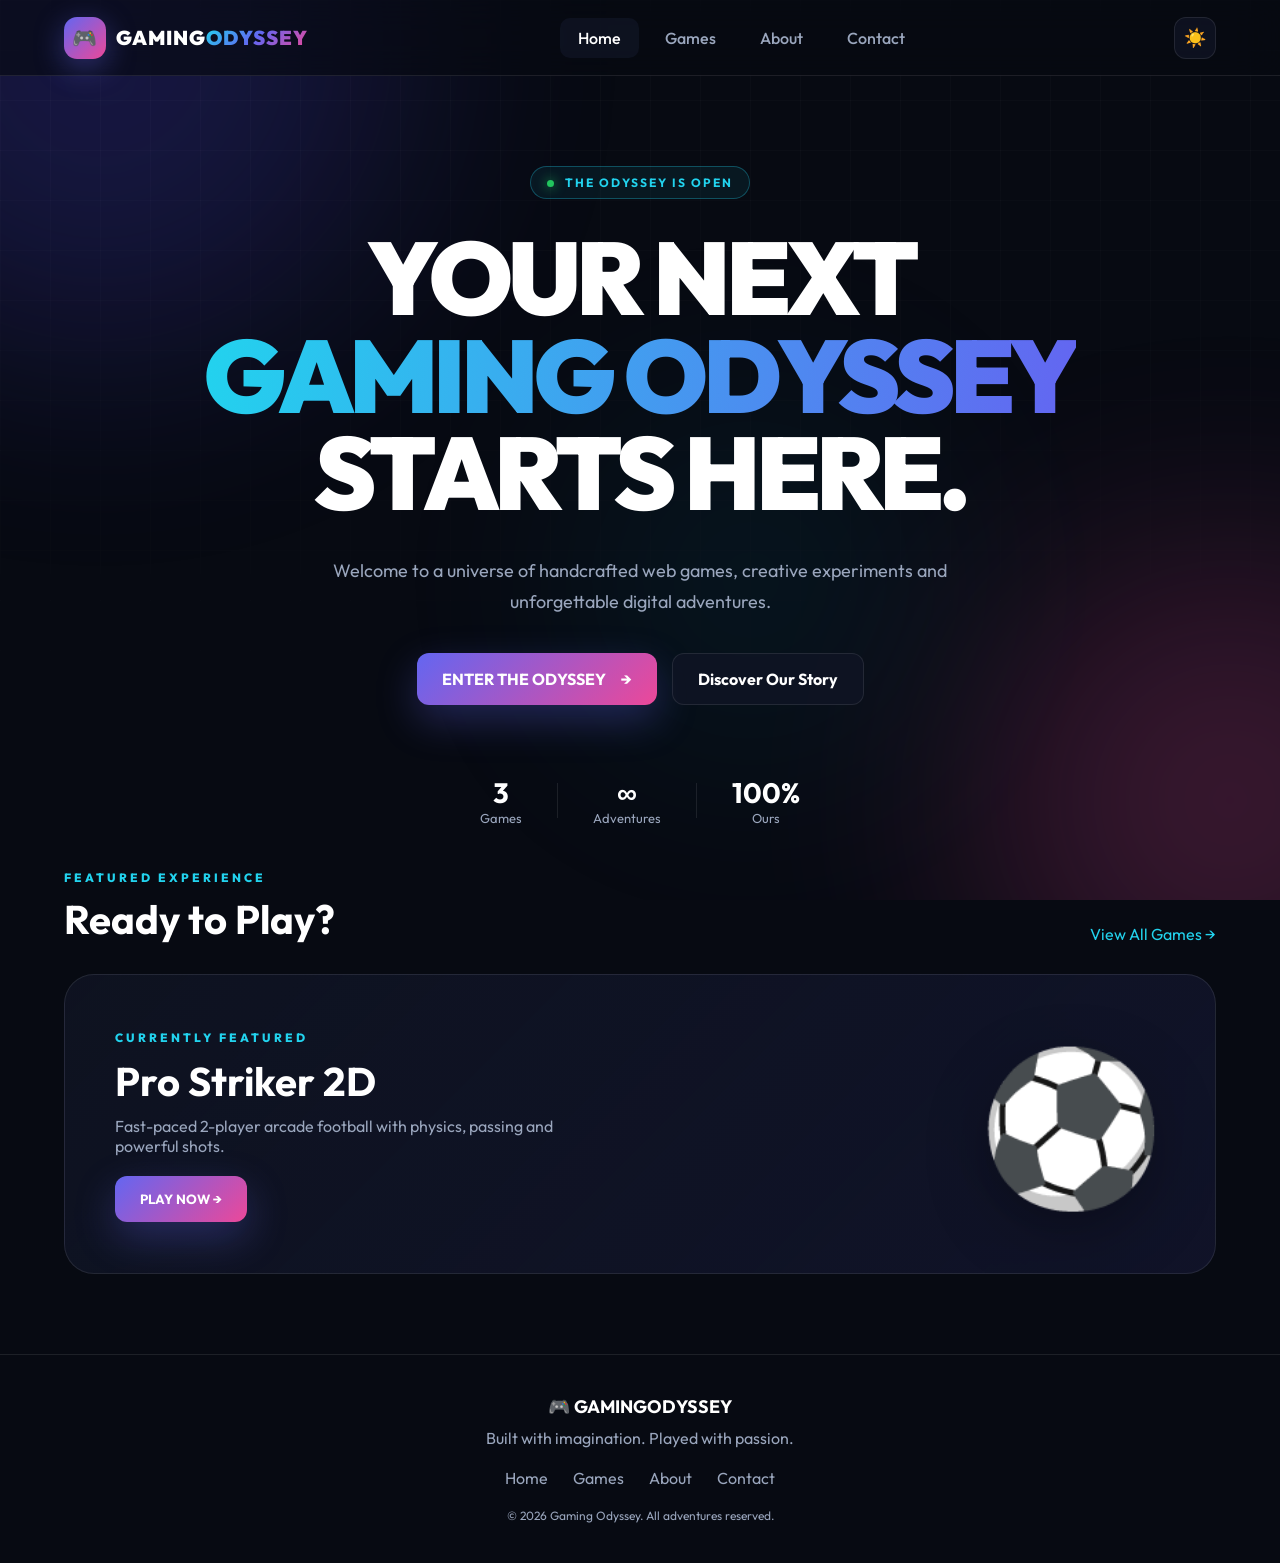
==== index.html @ d829f283 "Add files via upload" ====
<!DOCTYPE html>
<html lang="en" data-theme="dark">
<head>
    <meta charset="UTF-8">
    <meta
        name="viewport"
        content="width=device-width, initial-scale=1.0"
    >
    <meta
        name="description"
        content="Gaming Odyssey — a collection of handcrafted web games built for players who love to explore."
    >
    <meta
        name="theme-color"
        content="#080b14"
    >
    <title>Gaming Odyssey | Enter the Game</title>
    <!-- FAVICON -->
    <link
        rel="icon"
        type="image/svg+xml"
        href="assets/favicon.svg"
    >
    <!-- FONT -->
    <link
        rel="preconnect"
        href="https://fonts.googleapis.com"
    >
    <link
        rel="preconnect"
        href="https://fonts.gstatic.com"
        crossorigin
    >
    <link
        href="https://fonts.googleapis.com/css2?family=Outfit:wght@300;400;500;600;700;800;900&display=swap"
        rel="stylesheet"
    >
    <!-- CSS -->
    <link
        rel="stylesheet"
        href="css/main.css"
    >
</head>
<body>
<!-- =====================================================
     AMBIENT BACKGROUND
===================================================== -->
<div class="ambient-background">
    <div class="ambient-orb orb-one"></div>
    <div class="ambient-orb orb-two"></div>
    <div class="ambient-orb orb-three"></div>
    <div class="grid-overlay"></div>
</div>
<!-- =====================================================
     NAVIGATION
===================================================== -->
<header class="site-header">
    <a
        href="#home"
        class="brand"
    >
        <div class="brand-icon">
            🎮
        </div>
        <div class="brand-text">
            GAMING<span>ODYSSEY</span>
        </div>
    </a>
    <nav
        class="desktop-nav"
        id="desktopNav"
    >
        <a
            href="#home"
            data-page="home"
        >
            Home
        </a>
        <a
            href="#games"
            data-page="games"
        >
            Games
        </a>
        <a
            href="#about"
            data-page="about"
        >
            About
        </a>
        <a
            href="#contact"
            data-page="contact"
        >
            Contact
        </a>
    </nav>
    <div class="header-actions">
        <button
            class="theme-button"
            id="themeToggle"
            aria-label="Toggle theme"
            aria-pressed="false"
        >
            <span id="themeIcon">
                ☀️
            </span>
        </button>
        <button
            class="mobile-menu-button"
            id="mobileMenuButton"
            aria-label="Open menu"
            aria-controls="mobileNav"
            aria-expanded="false"
        >
            ☰
        </button>
    </div>
</header>
<!-- =====================================================
     MOBILE NAVIGATION
===================================================== -->
<div
    class="mobile-nav"
    id="mobileNav"
>
    <a href="#home" data-page="home">
        🏠 Home
    </a>
    <a href="#games" data-page="games">
        🎮 Games
    </a>
    <a href="#about" data-page="about">
        🌌 About
    </a>
    <a href="#contact" data-page="contact">
        📩 Contact
    </a>
</div>
<!-- =====================================================
     MAIN APPLICATION
===================================================== -->
<main id="app">
<!-- =====================================================
     HOME PAGE
===================================================== -->
<section
    class="page"
    id="homePage"
    data-page-section="home"
>
    <div class="hero">
        <div class="hero-badge">
            <span class="status-dot"></span>
            THE ODYSSEY IS OPEN
        </div>
        <h1 class="hero-title">
            YOUR NEXT
            <span>
                GAMING ODYSSEY
            </span>
            STARTS HERE.
        </h1>
        <p class="hero-description">
            Welcome to a universe of handcrafted web games,
            creative experiments and unforgettable digital adventures.
        </p>
        <div class="hero-buttons">
            <a
                href="#games"
                class="primary-button"
            >
                <span>
                    ENTER THE ODYSSEY
                </span>
                <span>
                    →
                </span>
            </a>
            <a
                href="#about"
                class="secondary-button"
            >
                Discover Our Story
            </a>
        </div>
        <div class="hero-stats">
            <div class="stat">
                <strong id="gameCount">
                    0
                </strong>
                <span>
                    Games
                </span>
            </div>
            <div class="stat-divider"></div>
            <div class="stat">
                <strong>
                    ∞
                </strong>
                <span>
                    Adventures
                </span>
            </div>
            <div class="stat-divider"></div>
            <div class="stat">
                <strong>
                    100%
                </strong>
                <span>
                    Ours
                </span>
            </div>
        </div>
    </div>
    <!-- FEATURED GAME -->
    <div class="featured-section">
        <div class="section-heading">
            <div>
                <span class="eyebrow">
                    FEATURED EXPERIENCE
                </span>
                <h2>
                    Ready to Play?
                </h2>
            </div>
            <a
                href="#games"
                class="text-link"
            >
                View All Games →
            </a>
        </div>
        <div
            class="featured-card"
            id="featuredGame"
        >
            <!-- Generated by JS -->
        </div>
    </div>
</section>
<!-- =====================================================
     GAMES PAGE
===================================================== -->
<section
    class="page"
    id="gamesPage"
    data-page-section="games"
>
    <div class="page-heading">
        <span class="eyebrow">
            THE ARCADE
        </span>
        <h1>
            Choose Your
            <span>
                Adventure.
            </span>
        </h1>
        <p>
            Every game is crafted by us.
            More worlds are coming soon.
        </p>
    </div>
    <div class="game-controls">
        <div class="search-box">
            <span>
                🔍
            </span>
            <input
                type="text"
                id="gameSearch"
                placeholder="Search games..."
                aria-label="Search games"
            >
        </div>
        <div
            class="category-filters"
            id="categoryFilters"
        >
            <!-- Generated by JS -->
        </div>
    </div>
    <div
        class="game-grid"
        id="gameGrid"
    >
        <!-- Games generated by JS -->
    </div>
    <div
        class="no-games"
        id="noGames"
    >
        <div>
            🔭
        </div>
        <h3>
            No games found
        </h3>
        <p>
            Try another search or category.
        </p>
    </div>
</section>
<!-- =====================================================
     ABOUT PAGE
===================================================== -->
<section
    class="page"
    id="aboutPage"
    data-page-section="about"
>
    <div class="page-heading">
        <span class="eyebrow">
            OUR STORY
        </span>
        <h1>
            Welcome to
            <span>
                Gaming Odyssey.
            </span>
        </h1>
        <p>
            We're building our own little universe,
            one game at a time.
        </p>
    </div>
    <div class="about-grid">
        <div class="about-card large-card">
            <div class="about-icon">
                🚀
            </div>
            <h2>
                Built From Imagination
            </h2>
            <p>
                Gaming Odyssey is our personal gaming universe.
                Instead of simply playing games,
                we wanted to build them.
                From arcade football to flying challenges
                and experimental 3D worlds,
                every project is another step in our journey.
            </p>
        </div>
        <div class="about-card">
            <div class="about-icon">
                🎮
            </div>
            <h2>
                Made By Us
            </h2>
            <p>
                Every game you find here is part of our own
                collection of projects.
            </p>
        </div>
        <div class="about-card">
            <div class="about-icon">
                🌍
            </div>
            <h2>
                Always Expanding
            </h2>
            <p>
                This universe isn't finished.
                New games, new ideas and new experiences
                will continue to appear here.
            </p>
        </div>
    </div>
    <div class="vision-banner">
        <span>
            OUR VISION
        </span>
        <h2>
            Play.
            Create.
            Explore.
            Repeat.
        </h2>
    </div>
</section>
<!-- =====================================================
     CONTACT PAGE
===================================================== -->
<section
    class="page"
    id="contactPage"
    data-page-section="contact"
>
    <div class="page-heading">
        <span class="eyebrow">
            CONNECT
        </span>
        <h1>
            Let's Build Something
            <span>
                Awesome.
            </span>
        </h1>
        <p>
            Have an idea, suggestion or feedback?
            We'd love to hear it.
        </p>
    </div>
    <div class="contact-grid">
        <div class="contact-info">
            <div class="contact-card">
                <div class="contact-icon">
                    💡
                </div>
                <h3>
                    Suggest a Game
                </h3>
                <p>
                    Tell us what kind of game
                    you want to see next.
                </p>
            </div>
            <div class="contact-card">
                <div class="contact-icon">
                    💬
                </div>
                <h3>
                    Feedback
                </h3>
                <p>
                    Found a bug?
                    Have an idea to improve the experience?
                </p>
            </div>
            <div class="contact-card">
                <div class="contact-icon">
                    🚀
                </div>
                <h3>
                    Collaborate
                </h3>
                <p>
                    Want to build something
                    together?
                </p>
            </div>
        </div>
        <form
            class="contact-form"
            id="contactForm"
        >
            <div class="form-row">
                <div class="form-group">
                    <label>
                        Your Name
                    </label>
                    <input
                        type="text"
                        required
                        placeholder="Enter your name"
                    >
                </div>
                <div class="form-group">
                    <label>
                        Email
                    </label>
                    <input
                        type="email"
                        required
                        placeholder="you@example.com"
                    >
                </div>
            </div>
            <div class="form-group">
                <label>
                    Subject
                </label>
                <input
                    type="text"
                    required
                    placeholder="What's on your mind?"
                >
            </div>
            <div class="form-group">
                <label>
                    Message
                </label>
                <textarea
                    rows="6"
                    required
                    placeholder="Tell us everything..."
                ></textarea>
            </div>
            <button
                type="submit"
                class="primary-button submit-button"
            >
                Send Message
                →
            </button>
            <p
                class="form-message"
                id="formMessage"
                role="status"
                aria-live="polite"
            ></p>
        </form>
    </div>
</section>
<!-- =====================================================
     GAME PLAYER PAGE
===================================================== -->
<section
    class="game-player-page"
    id="gamePlayerPage"
>
    <div class="game-player-header">
        <button
            id="backToGames"
            class="back-button"
            type="button"
        >
            ←
            Back to Games
        </button>
        <div class="playing-now">
            <span class="live-dot"></span>
            NOW PLAYING
        </div>
        <h2 id="gameTitleDisplay">
            Game
        </h2>
        <button
            id="fullscreenButton"
            class="player-action"
            type="button"
            aria-label="Toggle fullscreen"
        >
            ⛶
        </button>
    </div>
    <div class="game-frame-wrapper">
        <iframe
            id="gameFrame"
            src=""
            allow="autoplay; fullscreen; pointer-lock"
            title="Game Player"
        ></iframe>
    </div>
</section>
</main>
<!-- =====================================================
     FOOTER
===================================================== -->
<footer class="site-footer">
    <div class="footer-brand">
        🎮
        <strong>
            GAMINGODYSSEY
        </strong>
    </div>
    <p>
        Built with imagination. Played with passion.
    </p>
    <div class="footer-links">
        <a href="#home">
            Home
        </a>
        <a href="#games">
            Games
        </a>
        <a href="#about">
            About
        </a>
        <a href="#contact">
            Contact
        </a>
    </div>
    <p class="copyright">
        © 2026 Gaming Odyssey.
        All adventures reserved.
    </p>
</footer>
<!-- JAVASCRIPT -->
<script src="js/main.js"></script>
</body>
</html>
---- css/main.css ----
/* =====================================================
   GAMING ODYSSEY
   PREMIUM WEBSITE SYSTEM
===================================================== */
/* =====================================================
   ROOT VARIABLES
===================================================== */
:root {
    --bg: #070a12;
    --surface: rgba(17, 22, 38, 0.72);
    --surface-solid: #111626;
    --surface-hover: rgba(28, 35, 58, 0.9);
    --text: #ffffff;
    --muted: #9aa6bd;
    --border: rgba(255,255,255,0.09);
    --primary: #6366f1;
    --secondary: #ec4899;
    --accent: #22d3ee;
    --success: #22c55e;
    --shadow:
        0 25px 70px
        rgba(0,0,0,0.45);
}
:root[data-theme="light"] {
    --bg: #f5f7fb;
    --surface:
        rgba(255,255,255,0.75);
    --surface-solid: #ffffff;
    --surface-hover:
        rgba(255,255,255,0.95);
    --text: #101426;
    --muted: #64748b;
    --border:
        rgba(0,0,0,0.08);
    --primary: #4f46e5;
    --secondary: #db2777;
    --accent: #0891b2;
    --shadow:
        0 25px 60px
        rgba(30,41,59,0.12);
}
/* =====================================================
   RESET
===================================================== */
* {
    margin: 0;
    padding: 0;
    box-sizing: border-box;
}
html {
    scroll-behavior: smooth;
}
body {
    font-family:
        'Outfit',
        sans-serif;
    background:
        var(--bg);
    color:
        var(--text);
    min-height:
        100vh;
    overflow-x:
        hidden;
    transition:
        background 0.4s ease,
        color 0.4s ease;
}
button,
input,
textarea {
    font-family:
        inherit;
}
button {
    cursor:
        pointer;
}
a {
    text-decoration:
        none;
    color:
        inherit;
}
/* =====================================================
   AMBIENT BACKGROUND
===================================================== */
.ambient-background {
    position:
        fixed;
    inset:
        0;
    overflow:
        hidden;
    pointer-events:
        none;
    z-index:
        -2;
}
.ambient-orb {
    position:
        absolute;
    border-radius:
        50%;
    filter:
        blur(120px);
    opacity:
        0.22;
    animation:
        floating 18s ease-in-out infinite
        alternate;
}
.orb-one {
    width:
        600px;
    height:
        600px;
    background:
        #4f46e5;
    top:
        -250px;
    left:
        -200px;
}
.orb-two {
    width:
        500px;
    height:
        500px;
    background:
        #ec4899;
    right:
        -200px;
    bottom:
        -150px;
    animation-delay:
        -6s;
}
.orb-three {
    width:
        350px;
    height:
        350px;
    background:
        #06b6d4;
    top:
        45%;
    left:
        45%;
    opacity:
        0.08;
    animation-delay:
        -12s;
}
@keyframes floating {
    from {
        transform:
            translate(0,0)
            scale(1);
    }
    to {
        transform:
            translate(100px,80px)
            scale(1.2);
    }
}
.grid-overlay {
    position:
        absolute;
    inset:
        0;
    background-image:
        linear-gradient(
            rgba(255,255,255,0.025)
            1px,
            transparent 1px
        ),
        linear-gradient(
            90deg,
            rgba(255,255,255,0.025)
            1px,
            transparent 1px
        );
    background-size:
        50px 50px;
    mask-image:
        linear-gradient(
            to bottom,
            black,
            transparent 85%
        );
}
/* =====================================================
   HEADER
===================================================== */
.site-header {
    height:
        76px;
    padding:
        0 5%;
    display:
        flex;
    align-items:
        center;
    justify-content:
        space-between;
    position:
        sticky;
    top:
        0;
    z-index:
        1000;
    background:
        rgba(7,10,18,0.65);
    backdrop-filter:
        blur(25px);
    border-bottom:
        1px solid
        var(--border);
}
:root[data-theme="light"]
.site-header {
    background:
        rgba(245,247,251,0.75);
}
.brand {
    display:
        flex;
    align-items:
        center;
    gap:
        10px;
    font-size:
        20px;
    font-weight:
        900;
    letter-spacing:
        1px;
}
.brand-icon {
    width:
        42px;
    height:
        42px;
    display:
        grid;
    place-items:
        center;
    border-radius:
        13px;
    background:
        linear-gradient(
            135deg,
            var(--primary),
            var(--secondary)
        );
    box-shadow:
        0 8px 30px
        rgba(99,102,241,0.4);
}
.brand-text span {
    background:
        linear-gradient(
            135deg,
            var(--accent),
            var(--primary),
            var(--secondary)
        );
    -webkit-background-clip:
        text;
    -webkit-text-fill-color:
        transparent;
}
.desktop-nav {
    display:
        flex;
    gap:
        8px;
}
.desktop-nav a {
    padding:
        10px 18px;
    color:
        var(--muted);
    border-radius:
        10px;
    font-weight:
        500;
    transition:
        0.25s;
}
.desktop-nav a:hover,
.desktop-nav a.active {
    color:
        var(--text);
    background:
        var(--surface);
}
.header-actions {
    display:
        flex;
    gap:
        10px;
}
.theme-button,
.mobile-menu-button {
    width:
        42px;
    height:
        42px;
    border:
        1px solid
        var(--border);
    background:
        var(--surface);
    color:
        var(--text);
    border-radius:
        12px;
    font-size:
        18px;
    transition:
        0.25s;
}
.theme-button:hover,
.mobile-menu-button:hover {
    transform:
        translateY(-2px);
    border-color:
        var(--primary);
}
.mobile-menu-button {
    display:
        none;
}
/* =====================================================
   MOBILE NAV
===================================================== */
.mobile-nav {
    display:
        none;
    position:
        fixed;
    top:
        76px;
    left:
        0;
    right:
        0;
    z-index:
        999;
    padding:
        20px;
    background:
        rgba(8,11,20,0.96);
    backdrop-filter:
        blur(30px);
    border-bottom:
        1px solid
        var(--border);
}
.mobile-nav.open {
    display:
        flex;
    flex-direction:
        column;
    gap:
        8px;
}
.mobile-nav a {
    padding:
        16px;
    border-radius:
        12px;
    font-size:
        18px;
}
.mobile-nav a:hover {
    background:
        var(--surface);
}
/* =====================================================
   PAGE SYSTEM
===================================================== */
.page {
    display:
        none;
    max-width:
        1400px;
    margin:
        auto;
    min-height:
        calc(100vh - 76px);
    padding:
        80px 5%;
}
.page.active {
    display:
        block;
    animation:
        pageEnter
        0.5s
        ease;
}
@keyframes pageEnter {
    from {
        opacity:
            0;
        transform:
            translateY(20px);
    }
    to {
        opacity:
            1;
        transform:
            translateY(0);
    }
}
/* =====================================================
   HERO
===================================================== */
.hero {
    min-height:
        680px;
    display:
        flex;
    flex-direction:
        column;
    align-items:
        center;
    justify-content:
        center;
    text-align:
        center;
}
.hero-badge {
    padding:
        8px 16px;
    border:
        1px solid
        rgba(34,211,238,0.3);
    border-radius:
        100px;
    color:
        var(--accent);
    background:
        rgba(34,211,238,0.07);
    font-size:
        12px;
    font-weight:
        700;
    letter-spacing:
        2px;
    margin-bottom:
        30px;
}
.status-dot,
.live-dot {
    display:
        inline-block;
    width:
        7px;
    height:
        7px;
    border-radius:
        50%;
    background:
        var(--success);
    margin-right:
        7px;
    box-shadow:
        0 0 12px
        var(--success);
}
.hero-title {
    max-width:
        1000px;
    font-size:
        clamp(
            3.2rem,
            8vw,
            7rem
        );
    line-height:
        0.95;
    font-weight:
        900;
    letter-spacing:
        -5px;
}
.hero-title span {
    display:
        block;
    background:
        linear-gradient(
            100deg,
            #22d3ee,
            #6366f1,
            #ec4899
        );
    -webkit-background-clip:
        text;
    -webkit-text-fill-color:
        transparent;
    background-size:
        200%;
    animation:
        gradientMove
        5s
        ease
        infinite;
}
@keyframes gradientMove {
    0%,
    100% {
        background-position:
            0%;
    }
    50% {
        background-position:
            100%;
    }
}
.hero-description {
    max-width:
        650px;
    margin:
        35px auto;
    font-size:
        18px;
    color:
        var(--muted);
    line-height:
        1.7;
}
.hero-buttons {
    display:
        flex;
    gap:
        15px;
    flex-wrap:
        wrap;
    justify-content:
        center;
}
.primary-button,
.secondary-button {
    padding:
        15px 25px;
    border-radius:
        12px;
    font-weight:
        700;
    border:
        none;
    display:
        inline-flex;
    gap:
        15px;
    align-items:
        center;
    transition:
        0.3s;
}
.primary-button {
    color:
        white;
    background:
        linear-gradient(
            135deg,
            var(--primary),
            var(--secondary)
        );
    box-shadow:
        0 15px 40px
        rgba(99,102,241,0.3);
}
.primary-button:hover {
    transform:
        translateY(-4px);
    box-shadow:
        0 20px 50px
        rgba(99,102,241,0.5);
}
.secondary-button {
    border:
        1px solid
        var(--border);
    background:
        var(--surface);
    color:
        var(--text);
}
.secondary-button:hover {
    transform:
        translateY(-4px);
    border-color:
        var(--primary);
}
.hero-stats {
    display:
        flex;
    align-items:
        center;
    gap:
        35px;
    margin-top:
        70px;
}
.stat {
    display:
        flex;
    flex-direction:
        column;
}
.stat strong {
    font-size:
        28px;
}
.stat span {
    color:
        var(--muted);
    font-size:
        13px;
}
.stat-divider {
    width:
        1px;
    height:
        35px;
    background:
        var(--border);
}
/* =====================================================
   SECTIONS
===================================================== */
.featured-section {
    margin-top:
        30px;
}
.section-heading {
    display:
        flex;
    justify-content:
        space-between;
    align-items:
        end;
    margin-bottom:
        30px;
}
.eyebrow {
    color:
        var(--accent);
    font-size:
        12px;
    letter-spacing:
        3px;
    font-weight:
        800;
}
.section-heading h2 {
    font-size:
        40px;
    margin-top:
        8px;
}
.text-link {
    color:
        var(--accent);
}
.featured-card {
    min-height:
        300px;
    border:
        1px solid
        var(--border);
    border-radius:
        30px;
    padding:
        50px;
    display:
        flex;
    align-items:
        center;
    justify-content:
        space-between;
    background:
        linear-gradient(
            135deg,
            var(--surface),
            rgba(99,102,241,0.1)
        );
    overflow:
        hidden;
    position:
        relative;
}
.featured-info h3 {
    font-size:
        40px;
    margin:
        10px 0;
}
.featured-info p {
    color:
        var(--muted);
    max-width:
        500px;
}
.featured-icon {
    font-size:
        150px;
    filter:
        drop-shadow(
            0 20px 30px
            rgba(0,0,0,0.3)
        );
}
/* =====================================================
   PAGE HEADINGS
===================================================== */
.page-heading {
    text-align:
        center;
    max-width:
        800px;
    margin:
        0 auto 70px;
}
.page-heading h1 {
    font-size:
        clamp(
            3rem,
            6vw,
            5rem
        );
    line-height:
        1;
    margin:
        15px 0 25px;
    letter-spacing:
        -3px;
}
.page-heading h1 span {
    background:
        linear-gradient(
            135deg,
            var(--accent),
            var(--primary),
            var(--secondary)
        );
    -webkit-background-clip:
        text;
    -webkit-text-fill-color:
        transparent;
}
.page-heading p {
    color:
        var(--muted);
    font-size:
        18px;
}
/* =====================================================
   GAME CONTROLS
===================================================== */
.game-controls {
    display:
        flex;
    justify-content:
        space-between;
    gap:
        20px;
    margin-bottom:
        40px;
    flex-wrap:
        wrap;
}
.search-box {
    display:
        flex;
    align-items:
        center;
    gap:
        10px;
    padding:
        12px 18px;
    width:
        320px;
    background:
        var(--surface);
    border:
        1px solid
        var(--border);
    border-radius:
        12px;
}
.search-box input {
    background:
        transparent;
    border:
        none;
    outline:
        none;
    color:
        var(--text);
    width:
        100%;
}
.category-filters {
    display:
        flex;
    gap:
        8px;
    flex-wrap:
        wrap;
}
.category-button {
    padding:
        10px 16px;
    border:
        1px solid
        var(--border);
    background:
        var(--surface);
    color:
        var(--muted);
    border-radius:
        10px;
}
.category-button.active,
.category-button:hover {
    color:
        white;
    background:
        var(--primary);
}
/* =====================================================
   GAME GRID
===================================================== */
.game-grid {
    display:
        grid;
    grid-template-columns:
        repeat(
            auto-fit,
            minmax(
                280px,
                1fr
            )
        );
    gap:
        25px;
}
.game-card {
    background:
        var(--surface);
    border:
        1px solid
        var(--border);
    border-radius:
        24px;
    overflow:
        hidden;
    transition:
        0.35s;
    cursor:
        pointer;
}
.game-card:hover {
    transform:
        translateY(-10px);
    border-color:
        rgba(99,102,241,0.6);
    box-shadow:
        0 25px 60px
        rgba(0,0,0,0.3);
}
.game-image {
    height:
        200px;
    display:
        grid;
    place-items:
        center;
    background:
        linear-gradient(
            135deg,
            rgba(99,102,241,0.3),
            rgba(236,72,153,0.2)
        );
    font-size:
        90px;
    position:
        relative;
}
.game-category {
    position:
        absolute;
    top:
        15px;
    left:
        15px;
    padding:
        6px 10px;
    background:
        rgba(0,0,0,0.5);
    border-radius:
        8px;
    font-size:
        11px;
    font-weight:
        700;
}
.game-info {
    padding:
        25px;
}
.game-info h3 {
    font-size:
        23px;
    margin-bottom:
        8px;
}
.game-info p {
    color:
        var(--muted);
    font-size:
        14px;
    line-height:
        1.6;
    min-height:
        45px;
}
.play-button {
    width:
        100%;
    margin-top:
        20px;
    padding:
        12px;
    border:
        none;
    border-radius:
        10px;
    color:
        white;
    font-weight:
        700;
    background:
        linear-gradient(
            135deg,
            var(--primary),
            var(--secondary)
        );
}
.no-games {
    display:
        none;
    text-align:
        center;
    padding:
        80px;
    color:
        var(--muted);
}
.no-games div {
    font-size:
        60px;
}
/* =====================================================
   ABOUT
===================================================== */
.about-grid {
    display:
        grid;
    grid-template-columns:
        repeat(
            2,
            1fr
        );
    gap:
        25px;
}
.about-card {
    padding:
        40px;
    border:
        1px solid
        var(--border);
    background:
        var(--surface);
    border-radius:
        25px;
}
.large-card {
    grid-column:
        span 2;
}
.about-icon {
    font-size:
        45px;
    margin-bottom:
        20px;
}
.about-card h2 {
    margin-bottom:
        15px;
}
.about-card p {
    color:
        var(--muted);
    line-height:
        1.8;
}
.vision-banner {
    margin-top:
        25px;
    padding:
        60px;
    text-align:
        center;
    border-radius:
        25px;
    background:
        linear-gradient(
            135deg,
            var(--primary),
            var(--secondary)
        );
}
.vision-banner span {
    font-size:
        12px;
    letter-spacing:
        3px;
}
.vision-banner h2 {
    font-size:
        clamp(
            2rem,
            5vw,
            4rem
        );
    margin-top:
        15px;
}
/* =====================================================
   CONTACT
===================================================== */
.contact-grid {
    display:
        grid;
    grid-template-columns:
        0.8fr 1.2fr;
    gap:
        30px;
}
.contact-info {
    display:
        flex;
    flex-direction:
        column;
    gap:
        15px;
}
.contact-card,
.contact-form {
    padding:
        30px;
    background:
        var(--surface);
    border:
        1px solid
        var(--border);
    border-radius:
        20px;
}
.contact-icon {
    font-size:
        35px;
    margin-bottom:
        15px;
}
.contact-card p {
    color:
        var(--muted);
    margin-top:
        8px;
    line-height:
        1.6;
}
.form-row {
    display:
        grid;
    grid-template-columns:
        1fr 1fr;
    gap:
        15px;
}
.form-group {
    margin-bottom:
        20px;
}
.form-group label {
    display:
        block;
    margin-bottom:
        8px;
    font-size:
        14px;
}
.form-group input,
.form-group textarea {
    width:
        100%;
    padding:
        14px;
    border:
        1px solid
        var(--border);
    border-radius:
        10px;
    background:
        rgba(0,0,0,0.15);
    color:
        var(--text);
    outline:
        none;
    resize:
        vertical;
}
.form-group input:focus,
.form-group textarea:focus {
    border-color:
        var(--primary);
}
.submit-button {
    width:
        100%;
    justify-content:
        center;
}
.form-message {
    margin-top:
        15px;
    text-align:
        center;
    color:
        var(--success);
}
/* =====================================================
   GAME PLAYER
===================================================== */
.game-player-page {
    display:
        none;
    position:
        fixed;
    inset:
        0;
    z-index:
        2000;
    background:
        #05070c;
    flex-direction:
        column;
}
.game-player-page.active {
    display:
        flex;
}
.game-player-header {
    height:
        65px;
    display:
        grid;
    grid-template-columns:
        1fr auto 1fr;
    align-items:
        center;
    padding:
        0 20px;
    background:
        #0b0f19;
    border-bottom:
        1px solid
        rgba(255,255,255,0.1);
}
.back-button,
.player-action {
    width:
        max-content;
    background:
        transparent;
    border:
        none;
    color:
        white;
    padding:
        10px;
}
.playing-now {
    font-size:
        11px;
    letter-spacing:
        2px;
    color:
        #22c55e;
}
.game-player-header h2 {
    text-align:
        right;
    font-size:
        15px;
}
.game-frame-wrapper {
    flex:
        1;
    position:
        relative;
}
#gameFrame {
    position:
        absolute;
    inset:
        0;
    width:
        100%;
    height:
        100%;
    border:
        none;
}
/* =====================================================
   FOOTER
===================================================== */
.site-footer {
    padding:
        40px 5%;
    border-top:
        1px solid
        var(--border);
    text-align:
        center;
    color:
        var(--muted);
}
.footer-brand {
    color:
        var(--text);
    font-size:
        18px;
    margin-bottom:
        10px;
}
.footer-links {
    display:
        flex;
    justify-content:
        center;
    gap:
        25px;
    margin:
        20px 0;
}
.footer-links a:hover {
    color:
        var(--accent);
}
.copyright {
    font-size:
        12px;
}
/* =====================================================
   RESPONSIVE
===================================================== */
@media
(max-width: 900px) {
    .desktop-nav {
        display:
            none;
    }
    .mobile-menu-button {
        display:
            block;
    }
    .about-grid,
    .contact-grid {
        grid-template-columns:
            1fr;
    }
    .large-card {
        grid-column:
            auto;
    }
    .featured-card {
        flex-direction:
            column;
        text-align:
            center;
        gap:
            30px;
    }
}
@media
(max-width: 600px) {
    .site-header {
        padding:
            0 20px;
    }
    .brand {
        font-size:
            16px;
    }
    .brand-icon {
        width:
            36px;
        height:
            36px;
    }
    .page {
        padding:
            60px 20px;
    }
    .hero {
        min-height:
            650px;
    }
    .hero-title {
        font-size:
            3.2rem;
        letter-spacing:
            -3px;
    }
    .hero-description {
        font-size:
            16px;
    }
    .hero-buttons {
        flex-direction:
            column;
        width:
            100%;
    }
    .primary-button,
    .secondary-button {
        justify-content:
            center;
        width:
            100%;
    }
    .hero-stats {
        gap:
            15px;
    }
    .stat-divider {
        height:
            25px;
    }
    .section-heading {
        align-items:
            flex-start;
        flex-direction:
            column;
        gap:
            15px;
    }
    .featured-card {
        padding:
            30px;
    }
    .featured-info h3 {
        font-size:
            30px;
    }
    .featured-icon {
        font-size:
            100px;
    }
    .game-controls {
        flex-direction:
            column;
    }
    .search-box {
        width:
            100%;
    }
    .category-filters {
        width:
            100%;
    }
    .category-button {
        flex:
            1;
    }
    .form-row {
        grid-template-columns:
            1fr;
    }
    .game-player-header {
        grid-template-columns:
            1fr auto;
    }
    .playing-now {
        display:
            none;
    }
    .game-player-header h2 {
        display:
            none;
    }
    .footer-links {
        flex-wrap:
            wrap;
    }
}
/* =====================================================
   REDUCED MOTION
===================================================== */
@media
(prefers-reduced-motion: reduce) {
    *,
    *::before,
    *::after {
        animation-duration:
            0.01ms !important;
        animation-iteration-count:
            1 !important;
        scroll-behavior:
            auto !important;
        transition-duration:
            0.01ms !important;
    }
}
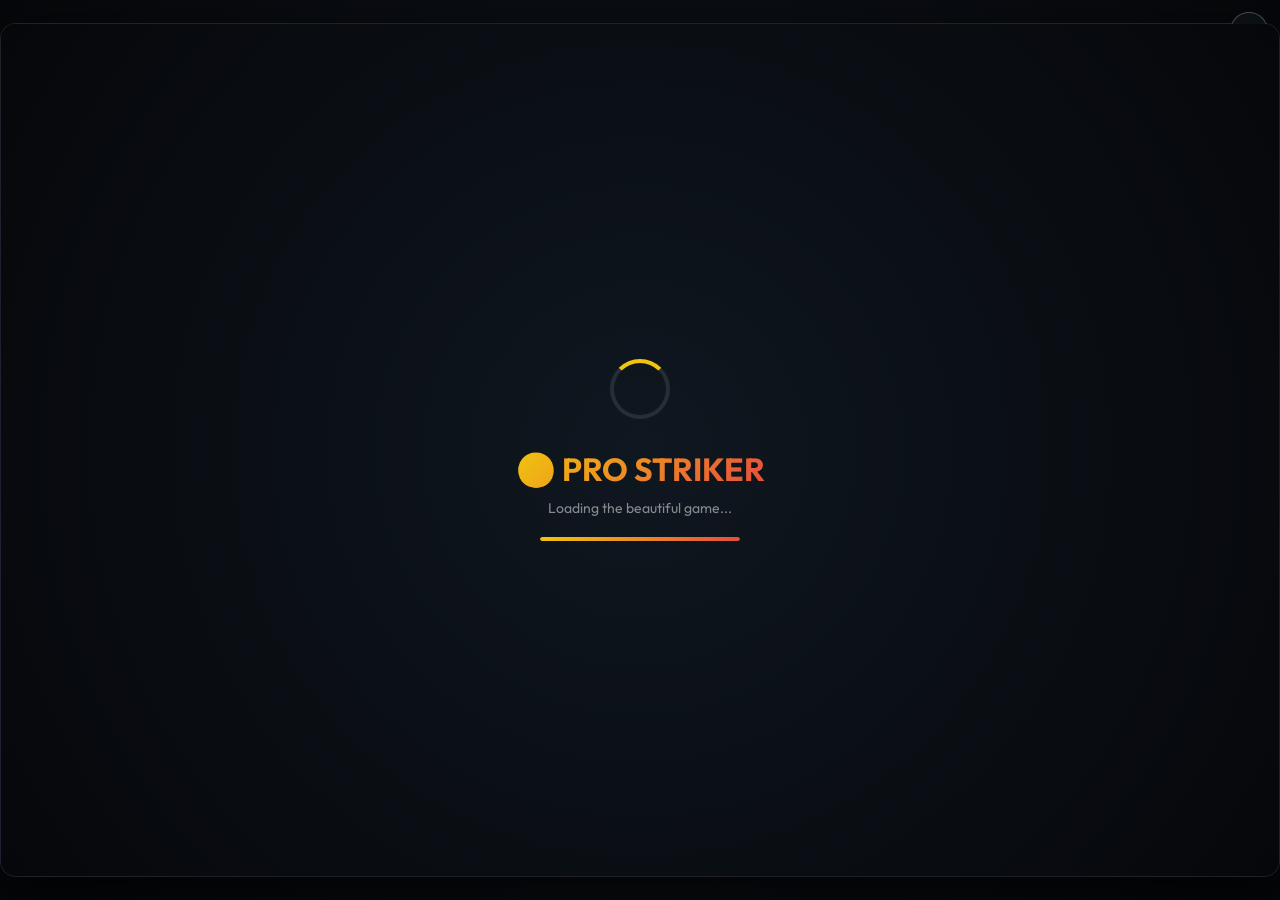
==== commit 178d7c45: "Add files via upload" ====
--- a/index.html
+++ b/index.html
@@ -1,584 +1,213 @@
-<!DOCTYPE html>
-<html lang="en" data-theme="dark">
-<head>
-    <meta charset="UTF-8">
-    <meta
-        name="viewport"
-        content="width=device-width, initial-scale=1.0"
-    >
-    <meta
-        name="description"
-        content="Gaming Odyssey — a collection of handcrafted web games built for players who love to explore."
-    >
-    <meta
-        name="theme-color"
-        content="#080b14"
-    >
-    <title>Gaming Odyssey | Enter the Game</title>
-    <!-- FAVICON -->
-    <link
-        rel="icon"
-        type="image/svg+xml"
-        href="assets/favicon.svg"
-    >
-    <!-- FONT -->
-    <link
-        rel="preconnect"
-        href="https://fonts.googleapis.com"
-    >
-    <link
-        rel="preconnect"
-        href="https://fonts.gstatic.com"
-        crossorigin
-    >
-    <link
-        href="https://fonts.googleapis.com/css2?family=Outfit:wght@300;400;500;600;700;800;900&display=swap"
-        rel="stylesheet"
-    >
-    <!-- CSS -->
-    <link
-        rel="stylesheet"
-        href="css/main.css"
-    >
-</head>
-<body>
-<!-- =====================================================
-     AMBIENT BACKGROUND
-===================================================== -->
-<div class="ambient-background">
-    <div class="ambient-orb orb-one"></div>
-    <div class="ambient-orb orb-two"></div>
-    <div class="ambient-orb orb-three"></div>
-    <div class="grid-overlay"></div>
-</div>
-<!-- =====================================================
-     NAVIGATION
-===================================================== -->
-<header class="site-header">
-    <a
-        href="#home"
-        class="brand"
-    >
-        <div class="brand-icon">
-            🎮
-        </div>
-        <div class="brand-text">
-            GAMING<span>ODYSSEY</span>
-        </div>
-    </a>
-    <nav
-        class="desktop-nav"
-        id="desktopNav"
-    >
-        <a
-            href="#home"
-            data-page="home"
-        >
-            Home
-        </a>
-        <a
-            href="#games"
-            data-page="games"
-        >
-            Games
-        </a>
-        <a
-            href="#about"
-            data-page="about"
-        >
-            About
-        </a>
-        <a
-            href="#contact"
-            data-page="contact"
-        >
-            Contact
-        </a>
-    </nav>
-    <div class="header-actions">
-        <button
-            class="theme-button"
-            id="themeToggle"
-            aria-label="Toggle theme"
-            aria-pressed="false"
-        >
-            <span id="themeIcon">
-                ☀️
-            </span>
-        </button>
-        <button
-            class="mobile-menu-button"
-            id="mobileMenuButton"
-            aria-label="Open menu"
-            aria-controls="mobileNav"
-            aria-expanded="false"
-        >
-            ☰
-        </button>
-    </div>
-</header>
-<!-- =====================================================
-     MOBILE NAVIGATION
-===================================================== -->
-<div
-    class="mobile-nav"
-    id="mobileNav"
->
-    <a href="#home" data-page="home">
-        🏠 Home
-    </a>
-    <a href="#games" data-page="games">
-        🎮 Games
-    </a>
-    <a href="#about" data-page="about">
-        🌌 About
-    </a>
-    <a href="#contact" data-page="contact">
-        📩 Contact
-    </a>
-</div>
-<!-- =====================================================
-     MAIN APPLICATION
-===================================================== -->
-<main id="app">
-<!-- =====================================================
-     HOME PAGE
-===================================================== -->
-<section
-    class="page"
-    id="homePage"
-    data-page-section="home"
->
-    <div class="hero">
-        <div class="hero-badge">
-            <span class="status-dot"></span>
-            THE ODYSSEY IS OPEN
-        </div>
-        <h1 class="hero-title">
-            YOUR NEXT
-            <span>
-                GAMING ODYSSEY
-            </span>
-            STARTS HERE.
-        </h1>
-        <p class="hero-description">
-            Welcome to a universe of handcrafted web games,
-            creative experiments and unforgettable digital adventures.
-        </p>
-        <div class="hero-buttons">
-            <a
-                href="#games"
-                class="primary-button"
-            >
-                <span>
-                    ENTER THE ODYSSEY
-                </span>
-                <span>
-                    →
-                </span>
-            </a>
-            <a
-                href="#about"
-                class="secondary-button"
-            >
-                Discover Our Story
-            </a>
-        </div>
-        <div class="hero-stats">
-            <div class="stat">
-                <strong id="gameCount">
-                    0
-                </strong>
-                <span>
-                    Games
-                </span>
-            </div>
-            <div class="stat-divider"></div>
-            <div class="stat">
-                <strong>
-                    ∞
-                </strong>
-                <span>
-                    Adventures
-                </span>
-            </div>
-            <div class="stat-divider"></div>
-            <div class="stat">
-                <strong>
-                    100%
-                </strong>
-                <span>
-                    Ours
-                </span>
-            </div>
-        </div>
-    </div>
-    <!-- FEATURED GAME -->
-    <div class="featured-section">
-        <div class="section-heading">
-            <div>
-                <span class="eyebrow">
-                    FEATURED EXPERIENCE
-                </span>
-                <h2>
-                    Ready to Play?
-                </h2>
-            </div>
-            <a
-                href="#games"
-                class="text-link"
-            >
-                View All Games →
-            </a>
-        </div>
-        <div
-            class="featured-card"
-            id="featuredGame"
-        >
-            <!-- Generated by JS -->
-        </div>
-    </div>
-</section>
-<!-- =====================================================
-     GAMES PAGE
-===================================================== -->
-<section
-    class="page"
-    id="gamesPage"
-    data-page-section="games"
->
-    <div class="page-heading">
-        <span class="eyebrow">
-            THE ARCADE
-        </span>
-        <h1>
-            Choose Your
-            <span>
-                Adventure.
-            </span>
-        </h1>
-        <p>
-            Every game is crafted by us.
-            More worlds are coming soon.
-        </p>
-    </div>
-    <div class="game-controls">
-        <div class="search-box">
-            <span>
-                🔍
-            </span>
-            <input
-                type="text"
-                id="gameSearch"
-                placeholder="Search games..."
-                aria-label="Search games"
-            >
-        </div>
-        <div
-            class="category-filters"
-            id="categoryFilters"
-        >
-            <!-- Generated by JS -->
-        </div>
-    </div>
-    <div
-        class="game-grid"
-        id="gameGrid"
-    >
-        <!-- Games generated by JS -->
-    </div>
-    <div
-        class="no-games"
-        id="noGames"
-    >
-        <div>
-            🔭
-        </div>
-        <h3>
-            No games found
-        </h3>
-        <p>
-            Try another search or category.
-        </p>
-    </div>
-</section>
-<!-- =====================================================
-     ABOUT PAGE
-===================================================== -->
-<section
-    class="page"
-    id="aboutPage"
-    data-page-section="about"
->
-    <div class="page-heading">
-        <span class="eyebrow">
-            OUR STORY
-        </span>
-        <h1>
-            Welcome to
-            <span>
-                Gaming Odyssey.
-            </span>
-        </h1>
-        <p>
-            We're building our own little universe,
-            one game at a time.
-        </p>
-    </div>
-    <div class="about-grid">
-        <div class="about-card large-card">
-            <div class="about-icon">
-                🚀
-            </div>
-            <h2>
-                Built From Imagination
-            </h2>
-            <p>
-                Gaming Odyssey is our personal gaming universe.
-                Instead of simply playing games,
-                we wanted to build them.
-                From arcade football to flying challenges
-                and experimental 3D worlds,
-                every project is another step in our journey.
-            </p>
-        </div>
-        <div class="about-card">
-            <div class="about-icon">
-                🎮
-            </div>
-            <h2>
-                Made By Us
-            </h2>
-            <p>
-                Every game you find here is part of our own
-                collection of projects.
-            </p>
-        </div>
-        <div class="about-card">
-            <div class="about-icon">
-                🌍
-            </div>
-            <h2>
-                Always Expanding
-            </h2>
-            <p>
-                This universe isn't finished.
-                New games, new ideas and new experiences
-                will continue to appear here.
-            </p>
-        </div>
-    </div>
-    <div class="vision-banner">
-        <span>
-            OUR VISION
-        </span>
-        <h2>
-            Play.
-            Create.
-            Explore.
-            Repeat.
-        </h2>
-    </div>
-</section>
-<!-- =====================================================
-     CONTACT PAGE
-===================================================== -->
-<section
-    class="page"
-    id="contactPage"
-    data-page-section="contact"
->
-    <div class="page-heading">
-        <span class="eyebrow">
-            CONNECT
-        </span>
-        <h1>
-            Let's Build Something
-            <span>
-                Awesome.
-            </span>
-        </h1>
-        <p>
-            Have an idea, suggestion or feedback?
-            We'd love to hear it.
-        </p>
-    </div>
-    <div class="contact-grid">
-        <div class="contact-info">
-            <div class="contact-card">
-                <div class="contact-icon">
-                    💡
-                </div>
-                <h3>
-                    Suggest a Game
-                </h3>
-                <p>
-                    Tell us what kind of game
-                    you want to see next.
-                </p>
-            </div>
-            <div class="contact-card">
-                <div class="contact-icon">
-                    💬
-                </div>
-                <h3>
-                    Feedback
-                </h3>
-                <p>
-                    Found a bug?
-                    Have an idea to improve the experience?
-                </p>
-            </div>
-            <div class="contact-card">
-                <div class="contact-icon">
-                    🚀
-                </div>
-                <h3>
-                    Collaborate
-                </h3>
-                <p>
-                    Want to build something
-                    together?
-                </p>
-            </div>
-        </div>
-        <form
-            class="contact-form"
-            id="contactForm"
-        >
-            <div class="form-row">
-                <div class="form-group">
-                    <label>
-                        Your Name
-                    </label>
-                    <input
-                        type="text"
-                        required
-                        placeholder="Enter your name"
-                    >
-                </div>
-                <div class="form-group">
-                    <label>
-                        Email
-                    </label>
-                    <input
-                        type="email"
-                        required
-                        placeholder="you@example.com"
-                    >
-                </div>
-            </div>
-            <div class="form-group">
-                <label>
-                    Subject
-                </label>
-                <input
-                    type="text"
-                    required
-                    placeholder="What's on your mind?"
-                >
-            </div>
-            <div class="form-group">
-                <label>
-                    Message
-                </label>
-                <textarea
-                    rows="6"
-                    required
-                    placeholder="Tell us everything..."
-                ></textarea>
-            </div>
-            <button
-                type="submit"
-                class="primary-button submit-button"
-            >
-                Send Message
-                →
-            </button>
-            <p
-                class="form-message"
-                id="formMessage"
-                role="status"
-                aria-live="polite"
-            ></p>
-        </form>
-    </div>
-</section>
-<!-- =====================================================
-     GAME PLAYER PAGE
-===================================================== -->
-<section
-    class="game-player-page"
-    id="gamePlayerPage"
->
-    <div class="game-player-header">
-        <button
-            id="backToGames"
-            class="back-button"
-            type="button"
-        >
-            ←
-            Back to Games
-        </button>
-        <div class="playing-now">
-            <span class="live-dot"></span>
-            NOW PLAYING
-        </div>
-        <h2 id="gameTitleDisplay">
-            Game
-        </h2>
-        <button
-            id="fullscreenButton"
-            class="player-action"
-            type="button"
-            aria-label="Toggle fullscreen"
-        >
-            ⛶
-        </button>
-    </div>
-    <div class="game-frame-wrapper">
-        <iframe
-            id="gameFrame"
-            src=""
-            allow="autoplay; fullscreen; pointer-lock"
-            title="Game Player"
-        ></iframe>
-    </div>
-</section>
-</main>
-<!-- =====================================================
-     FOOTER
-===================================================== -->
-<footer class="site-footer">
-    <div class="footer-brand">
-        🎮
-        <strong>
-            GAMINGODYSSEY
-        </strong>
-    </div>
-    <p>
-        Built with imagination. Played with passion.
-    </p>
-    <div class="footer-links">
-        <a href="#home">
-            Home
-        </a>
-        <a href="#games">
-            Games
-        </a>
-        <a href="#about">
-            About
-        </a>
-        <a href="#contact">
-            Contact
-        </a>
-    </div>
-    <p class="copyright">
-        © 2026 Gaming Odyssey.
-        All adventures reserved.
-    </p>
-</footer>
-<!-- JAVASCRIPT -->
-<script src="js/main.js"></script>
-</body>
-</html>
+<!DOCTYPE html>
+<html lang="en">
+<head>
+    <meta charset="UTF-8" />
+    <meta name="viewport" content="width=device-width, initial-scale=1.0, maximum-scale=1.0, user-scalable=no, viewport-fit=cover" />
+    <meta name="mobile-web-app-capable" content="yes" />
+    <meta name="apple-mobile-web-app-capable" content="yes" />
+    <meta name="apple-mobile-web-app-status-bar-style" content="black-translucent" />
+    <title>⚽ Pro Striker – Ultimate Football</title>
+    <link rel="stylesheet" href="style.css" />
+    <style>
+        #loadingScreen {
+            position: absolute;
+            top: 0; left: 0;
+            width: 100%; height: 100%;
+            background: radial-gradient(circle, #0f1720, #06070a);
+            display: flex;
+            flex-direction: column;
+            justify-content: center;
+            align-items: center;
+            z-index: 100;
+            font-family: 'Outfit', sans-serif;
+            transition: opacity 0.8s ease;
+        }
+        #loadingScreen.hidden { opacity: 0; pointer-events: none; }
+        .loader { width: 60px; height: 60px; border: 4px solid rgba(255,255,255,0.1); border-top: 4px solid #f1c40f; border-radius: 50%; animation: spin 1s linear infinite; }
+        @keyframes spin { 0% { transform: rotate(0deg); } 100% { transform: rotate(360deg); } }
+        #loadingScreen h1 { color: white; font-size: 32px; margin-top: 30px; background: linear-gradient(135deg, #f1c40f, #e74c3c); background-clip: text; -webkit-background-clip: text; -webkit-text-fill-color: transparent; }
+        #loadingScreen p { color: rgba(255,255,255,0.5); margin-top: 10px; font-size: 14px; }
+        .progress-bar { width: 200px; height: 4px; background: rgba(255,255,255,0.1); border-radius: 2px; margin-top: 20px; overflow: hidden; }
+        .progress-fill { height: 100%; width: 0%; background: linear-gradient(90deg, #f1c40f, #e74c3c); border-radius: 2px; transition: width 0.3s ease; }
+        
+        #gameWrapper {
+            /* Kept in sync with .game-wrapper in style.css — see the
+               detailed comment there. Fills the viewport at a locked 3:2
+               ratio instead of capping out at a fixed 900x600. */
+            position: relative;
+            width: min(100vw, calc(100vh * 3 / 2));
+            height: min(100vh, calc(100vw * 2 / 3));
+            aspect-ratio: 3/2;
+            overflow: hidden;
+            border-radius: 16px;
+            border: 1px solid rgba(255,255,255,0.06);
+            box-shadow: 0 20px 60px rgba(0,0,0,0.85), inset 0 0 60px rgba(255,255,255,0.02);
+            background: linear-gradient(180deg, #11121b 0%, #101226 60%);
+            flex-shrink: 0;
+            touch-action: none;
+        }
+        
+        #gameCanvas {
+            display: block;
+            width: 100%;
+            height: 100%;
+            background: #0b0f19;
+            image-rendering: auto;
+            touch-action: none;
+        }
+    </style>
+</head>
+<body>
+    <button id="fullscreenBtn" class="fullscreen-btn" aria-label="Toggle fullscreen" style="display:none;">
+        <svg id="fsIconExpand" viewBox="0 0 24 24" width="20" height="20"><path fill="currentColor" d="M4 4h6v2H6v4H4V4zm14 0h-6v2h4v4h2V4zM4 20h6v-2H6v-4H4v6zm14 0h-6v-2h4v-4h2v6z"/></svg>
+        <svg id="fsIconCompress" viewBox="0 0 24 24" width="20" height="20" style="display:none;"><path fill="currentColor" d="M8 4H6v4H4v2h6V4h-2v0zm10 0h-2v6h6V8h-4V4zM4 14v2h4v4h2v-6H4zm14 0h-6v6h2v-4h4v-2z"/></svg>
+    </button>
+    <div id="gameWrapper" class="game-wrapper">
+        <div id="loadingScreen">
+            <div class="loader"></div>
+            <h1>⚽ PRO STRIKER</h1>
+            <p>Loading the beautiful game...</p>
+            <div class="progress-bar"><div class="progress-fill" id="loadProgress"></div></div>
+        </div>
+        <canvas id="gameCanvas" width="900" height="600"></canvas>
+        <div id="goalFlash" class="goal-flash"></div>
+        <div id="celebrationOverlay" class="celebration-overlay"></div>
+        <div id="touchControls" class="touch-controls mode-1v1">
+            <div id="p1Joystick" class="joystick-base p1-joy"><div class="joystick-stick"></div></div>
+            <button id="p1Shoot" class="shoot-btn p1-shoot" aria-label="Shoot P1">⚽</button>
+            <div id="p2Joystick" class="joystick-base p2-joy"><div class="joystick-stick"></div></div>
+            <button id="p2Shoot" class="shoot-btn p2-shoot" aria-label="Shoot P2">⚽</button>
+        </div>
+        <div id="rotateWarning" style="display:none; position:absolute; top:0; left:0; width:100%; height:100%; background:rgba(0,0,0,0.92); z-index:200; justify-content:center; align-items:center; flex-direction:column; color:white; text-align:center; padding:20px; font-family:'Outfit',sans-serif;">
+            <div style="font-size:48px; margin-bottom:20px;">📱</div>
+            <h2 style="margin-bottom:10px;">Please Rotate Your Device</h2>
+            <p style="opacity:0.7; max-width:300px;">Pro Striker works best in landscape mode. Rotate your phone for the best experience.</p>
+        </div>
+    </div>
+
+    <script src="js/globals.js"></script>
+    <script src="js/sound.js"></script>
+    <script src="js/ai.js"></script>
+    <script src="js/physics.js"></script>
+    <script src="js/renderer.js"></script>
+    <script src="js/tournamentData.js"></script>
+    <script src="js/tournament.js"></script>
+    <script src="js/input.js"></script>
+    <script src="js/main.js"></script>
+
+    <script>
+        let progress = 0;
+        const loadInterval = setInterval(() => {
+            progress += Math.random() * 15;
+            if (progress > 100) progress = 100;
+            document.getElementById('loadProgress').style.width = progress + '%';
+            if (progress >= 100) {
+                clearInterval(loadInterval);
+                setTimeout(() => document.getElementById('loadingScreen').classList.add('hidden'), 500);
+            }
+        }, 100);
+
+        window.addEventListener('load', () => {
+            const tryStart = () => {
+                if (typeof window.bootstrap === 'function') window.bootstrap();
+                else setTimeout(tryStart, 50);
+            };
+            tryStart();
+        });
+
+        function checkOrientation() {
+            const warning = document.getElementById('rotateWarning');
+            if (!warning) return;
+            const isMobile = /Android|iPhone|iPad|iPod/i.test(navigator.userAgent) || window.innerWidth < 768;
+            const isPortrait = window.innerHeight > window.innerWidth;
+            if (isMobile && isPortrait) {
+                warning.style.display = 'flex';
+            } else {
+                warning.style.display = 'none';
+            }
+        }
+        window.addEventListener('resize', checkOrientation);
+        window.addEventListener('orientationchange', checkOrientation);
+        checkOrientation();
+
+        // ===== FULLSCREEN TOGGLE =====
+        (function() {
+            const fsBtn = document.getElementById('fullscreenBtn');
+            const iconExpand = document.getElementById('fsIconExpand');
+            const iconCompress = document.getElementById('fsIconCompress');
+            const fsTarget = document.documentElement;
+
+            function fsRequest(el) {
+                const fn = el.requestFullscreen || el.webkitRequestFullscreen ||
+                           el.mozRequestFullScreen || el.msRequestFullscreen;
+                return fn ? fn.call(el) : Promise.reject('Fullscreen not supported');
+            }
+            function fsExit() {
+                const fn = document.exitFullscreen || document.webkitExitFullscreen ||
+                           document.mozCancelFullScreen || document.msExitFullscreen;
+                return fn ? fn.call(document) : Promise.reject('Fullscreen not supported');
+            }
+            function fsElement() {
+                return document.fullscreenElement || document.webkitFullscreenElement ||
+                       document.mozFullScreenElement || document.msFullscreenElement || null;
+            }
+            function fsSupported() {
+                return !!(document.fullscreenEnabled || document.webkitFullscreenEnabled ||
+                          document.mozFullScreenEnabled || document.msFullscreenEnabled);
+            }
+
+            const isMobile = /Android|iPhone|iPad|iPod/i.test(navigator.userAgent) || window.innerWidth < 768;
+            // BUGFIX: this used to be `isMobile && fsSupported()`, so laptop/desktop
+            // players never saw the fullscreen button at all — only phones did.
+            // Now any device that supports the Fullscreen API gets the button.
+            const canShowButton = fsSupported();
+
+            // The in-canvas pause button lives top-right during PLAY/PAUSED, so keep
+            // the fullscreen button off-screen during those states to avoid overlapping
+            // it. Fullscreen persists once toggled, so players just enable it from a
+            // menu screen before kicking off — no need to reach it again mid-match.
+            function syncButtonVisibility() {
+                if (!fsBtn || !canShowButton) return;
+                const hideDuringMatch = (typeof currentState !== 'undefined') &&
+                    (currentState === 'PLAY' || currentState === 'PAUSED');
+                fsBtn.style.display = hideDuringMatch ? 'none' : 'flex';
+            }
+            if (canShowButton) setInterval(syncButtonVisibility, 200);
+            syncButtonVisibility();
+
+            function updateIcon() {
+                const active = !!fsElement();
+                if (iconExpand) iconExpand.style.display = active ? 'none' : 'block';
+                if (iconCompress) iconCompress.style.display = active ? 'block' : 'none';
+            }
+
+            if (fsBtn) {
+                fsBtn.addEventListener('click', () => {
+                    if (fsElement()) {
+                        fsExit().catch(() => {});
+                        if (window.screen && screen.orientation && screen.orientation.unlock) {
+                            try { screen.orientation.unlock(); } catch (e) {}
+                        }
+                    } else {
+                        fsRequest(fsTarget).then(() => {
+                            // Landscape lock is a mobile-only concept (and the API
+                            // rejects/no-ops on desktop anyway) — only attempt it
+                            // on actual mobile devices so desktop fullscreen doesn't
+                            // fire a pointless orientation-lock request.
+                            if (isMobile && window.screen && screen.orientation && screen.orientation.lock) {
+                                screen.orientation.lock('landscape').catch(() => {});
+                            }
+                        }).catch(() => {});
+                    }
+                });
+            }
+
+            ['fullscreenchange', 'webkitfullscreenchange', 'mozfullscreenchange', 'MSFullscreenChange']
+                .forEach(evt => document.addEventListener(evt, () => {
+                    updateIcon();
+                    checkOrientation();
+                }));
+        })();
+    </script>
+</body>
+</html>
--- a/style.css
+++ b/style.css
@@ -0,0 +1,226 @@
+@import url('https://fonts.googleapis.com/css2?family=Outfit:wght@400;500;600;700;800;900&display=swap');
+
+* { margin:0; padding:0; box-sizing:border-box; -webkit-touch-callout:none; -webkit-user-select:none; user-select:none; }
+
+html, body {
+    overflow: hidden;
+    position: fixed;
+    width: 100%;
+    height: 100%;
+    touch-action: none;
+}
+
+body {
+    background: radial-gradient(circle at center, #0f1720 0%, #06070a 100%);
+    display: flex; justify-content: center; align-items: center;
+    min-height: 100vh; font-family: 'Outfit', sans-serif; color: #fff;
+    touch-action: none;
+}
+
+.game-wrapper {
+    /* BUGFIX: this used to be capped at min(100vw,900px) x min(100vh,600px),
+       so on any screen bigger than 900x600 (i.e. almost every desktop/
+       laptop, and definitely fullscreen) the wrapper just stopped growing
+       and sat pinned at 900x600 in the middle of the screen — leaving big
+       black bars down the left and right (or top/bottom) exactly like the
+       screenshot. The game's internal drawing is done in a fixed 900x600
+       logical coordinate space (see GAME_W/GAME_H + setupHiDPICanvas in
+       globals.js), so we can't just stretch it — we still need to preserve
+       the 3:2 aspect ratio. Instead of capping both dimensions at fixed
+       pixel values, we size each dimension against the OTHER dimension of
+       the viewport: width is capped at "however wide the screen is at a
+       3:2 ratio for the available height" and vice versa. Whichever axis
+       is the tighter constraint wins, and the wrapper always grows to fill
+       it — no more fixed 900x600 ceiling. */
+    position: relative;
+    width: min(100vw, calc(100vh * 3 / 2));
+    height: min(100vh, calc(100vw * 2 / 3));
+    aspect-ratio: 3/2;
+    border-radius: 16px;
+    overflow: hidden;
+    border: 1px solid rgba(255,255,255,0.06);
+    box-shadow: 0 20px 60px rgba(0,0,0,0.85), inset 0 0 60px rgba(255,255,255,0.02);
+    background: linear-gradient(180deg, #11121b 0%, #101226 60%);
+    flex-shrink: 0;
+    touch-action: none;
+}
+
+canvas { display: block; width: 100%; height: 100%; background: #1a1a2e; image-rendering: auto; touch-action: none; }
+
+#loadingScreen {
+    position: absolute; top:0; left:0; width:100%; height:100%;
+    background: radial-gradient(circle, #0f1720, #06070a);
+    display: flex; flex-direction: column; justify-content: center; align-items: center;
+    z-index: 100; font-family: 'Outfit', sans-serif;
+    transition: opacity 0.8s ease;
+}
+#loadingScreen.hidden { opacity:0; pointer-events:none; }
+.loader { width:60px; height:60px; border:4px solid rgba(255,255,255,0.1); border-top:4px solid #f1c40f; border-radius:50%; animation: spin 1s linear infinite; }
+@keyframes spin { 0% { transform:rotate(0deg); } 100% { transform:rotate(360deg); } }
+#loadingScreen h1 { color:#fff; font-size:32px; margin-top:30px; background:linear-gradient(135deg,#f1c40f,#e74c3c); background-clip:text; -webkit-background-clip:text; -webkit-text-fill-color:transparent; }
+#loadingScreen p { color:rgba(255,255,255,0.5); margin-top:10px; font-size:14px; }
+.progress-bar { width:200px; height:4px; background:rgba(255,255,255,0.1); border-radius:2px; margin-top:20px; overflow:hidden; }
+.progress-fill { height:100%; width:0%; background:linear-gradient(90deg,#f1c40f,#e74c3c); border-radius:2px; transition:width 0.3s ease; }
+
+.goal-flash {
+    position: absolute; top:0; left:0; width:100%; height:100%;
+    pointer-events: none;
+    background: radial-gradient(ellipse at center, rgba(255,255,255,0.8) 0%, rgba(255,215,0,0.4) 50%, transparent 70%);
+    opacity:0; transition: opacity 0.05s ease; z-index:10;
+}
+.goal-flash.active { opacity:1; animation: flashPulse 0.6s ease-out forwards; }
+@keyframes flashPulse {
+    0% { opacity:1; transform:scale(0.8); }
+    50% { opacity:0.8; transform:scale(1.05); }
+    100% { opacity:0; transform:scale(1); }
+}
+.game-wrapper.shake-impact {
+    animation: violentShake 0.45s cubic-bezier(.36,.07,.19,.97) both;
+}
+@keyframes violentShake {
+    0% { transform: translate(0, 0) rotate(0deg); }
+    10% { transform: translate(-14px, 10px) rotate(-1.5deg); }
+    20% { transform: translate(16px, -12px) rotate(2deg); }
+    30% { transform: translate(-12px, -14px) rotate(-1deg); }
+    40% { transform: translate(14px, 12px) rotate(1.5deg); }
+    50% { transform: translate(-16px, 8px) rotate(-2deg); }
+    60% { transform: translate(10px, -10px) rotate(1deg); }
+    70% { transform: translate(-8px, 14px) rotate(-1.5deg); }
+    80% { transform: translate(12px, -8px) rotate(1deg); }
+    90% { transform: translate(-10px, 5px) rotate(-0.5deg); }
+    100% { transform: translate(0, 0) rotate(0deg); }
+}
+.celebration-overlay {
+    position: absolute; top:0; left:0; width:100%; height:100%;
+    pointer-events: none; z-index:9; opacity:0; transition: opacity 0.3s ease;
+}
+.celebration-overlay.active { opacity:1; }
+
+.touch-controls {
+    position: absolute; top:0; left:0; width:100%; height:100%;
+    pointer-events: none; display: none; z-index:20;
+}
+.touch-controls.is-active { display:block !important; }
+
+.joystick-base {
+    position: absolute;
+    width: clamp(60px, 10vw, 110px);
+    height: clamp(60px, 10vw, 110px);
+    background: rgba(255,255,255,0.08);
+    border: 2px solid rgba(255,255,255,0.25);
+    border-radius: 50%;
+    display: flex; justify-content: center; align-items: center;
+    pointer-events: auto; touch-action: none;
+    backdrop-filter: blur(8px);
+    box-shadow: 0 0 30px rgba(0,0,0,0.5);
+    transition: all 0.3s ease;
+    opacity: 0.7;
+}
+.joystick-base:active { transform:scale(0.95); }
+.joystick-stick {
+    width:38%; height:38%;
+    background: rgba(255,255,255,0.6);
+    border-radius:50%;
+    box-shadow: 0 0 15px rgba(255,255,255,0.2);
+    pointer-events: none;
+    transition: transform 0.05s linear;
+}
+.mode-1v1 .p1-joy { border-color: rgba(255,80,80,0.7) !important; }
+.mode-1v1 .p2-joy { border-color: rgba(80,180,255,0.7) !important; }
+
+.shoot-btn {
+    position: absolute;
+    width: clamp(44px, 7vw, 75px);
+    height: clamp(44px, 7vw, 75px);
+    background: radial-gradient(circle, rgba(241,196,15,0.8) 0%, rgba(211,84,0,0.8) 100%);
+    border: 3px solid rgba(255,255,255,0.5);
+    border-radius:50%;
+    font-size: clamp(20px, 3.5vw, 36px);
+    display: flex; justify-content: center; align-items: center;
+    cursor: pointer; pointer-events: auto; touch-action: none;
+    box-shadow: 0 6px 24px rgba(241,196,15,0.14), 0 0 40px rgba(241,196,15,0.12);
+    outline: none; transition: all 0.1s ease;
+    opacity: 0.8;
+}
+.shoot-btn:active { transform: scale(0.85) !important; box-shadow: 0 0 80px currentColor !important; }
+.p1-shoot { background: radial-gradient(circle at 30% 30%, #ff6b6b, #c0392b) !important; border-color:#ff6b6b !important; box-shadow:0 0 40px rgba(255,50,50,0.25) !important; }
+.p2-shoot { background: radial-gradient(circle at 30% 30%, #6bc5ff, #2980b9) !important; border-color:#6bc5ff !important; box-shadow:0 0 40px rgba(50,150,255,0.25) !important; }
+
+.mode-1v1 .p1-joy   { bottom:20px; left:20px; }
+.mode-1v1 .p1-shoot { top:20px; left:20px; }
+.mode-1v1 .p2-joy   { top:20px; right:20px; }
+.mode-1v1 .p2-shoot { bottom:20px; right:20px; }
+
+.mode-pve .p1-joy   { bottom:20px; left:20px; }
+.mode-pve .p1-shoot { bottom:20px; right:20px; }
+.mode-pve .p2-joy, .mode-pve .p2-shoot { display:none !important; }
+
+/* Push controls clear of notches / home-indicator bars when fullscreen on mobile.
+   Applied as padding on the shared parent so it works at every breakpoint below,
+   instead of needing to be duplicated on each button/joystick rule. */
+.touch-controls {
+    padding: env(safe-area-inset-top, 0px) env(safe-area-inset-right, 0px)
+             env(safe-area-inset-bottom, 0px) env(safe-area-inset-left, 0px);
+}
+
+.fullscreen-btn {
+    position: absolute;
+    top: calc(12px + env(safe-area-inset-top, 0px));
+    right: calc(12px + env(safe-area-inset-right, 0px));
+    width: 38px;
+    height: 38px;
+    background: rgba(15,20,25,0.7);
+    border: 1.5px solid rgba(255,255,255,0.25);
+    border-radius: 50%;
+    color: rgba(255,255,255,0.85);
+    display: none;
+    justify-content: center;
+    align-items: center;
+    z-index: 50;
+    cursor: pointer;
+    pointer-events: auto;
+    touch-action: manipulation;
+    backdrop-filter: blur(6px);
+    -webkit-backdrop-filter: blur(6px);
+    transition: transform 0.15s ease, background 0.15s ease;
+}
+.fullscreen-btn:active { transform: scale(0.88); background: rgba(15,20,25,0.9); }
+
+@media (max-width: 420px) {
+    .joystick-base {
+        width: 55px !important;
+        height: 55px !important;
+        opacity: 0.6;
+        border-width: 1.5px;
+    }
+    .joystick-stick {
+        width: 30%;
+        height: 30%;
+    }
+    .shoot-btn {
+        width: 40px !important;
+        height: 40px !important;
+        font-size: 18px !important;
+        border-width: 2px;
+        opacity: 0.7;
+    }
+    .mode-1v1 .p1-joy   { bottom:10px; left:10px; }
+    .mode-1v1 .p1-shoot { top:10px; left:10px; }
+    .mode-1v1 .p2-joy   { top:10px; right:10px; }
+    .mode-1v1 .p2-shoot { bottom:10px; right:10px; }
+    .mode-pve .p1-joy   { bottom:10px; left:10px; }
+    .mode-pve .p1-shoot { bottom:10px; right:10px; }
+}
+
+/* BUGFIX: this second .game-wrapper rule was declared later in the
+   cascade than the real one above, so — despite that rule being fixed to
+   fill the screen — this stale duplicate (still using the old 900x600 cap)
+   was the one actually winning and pinning the game back down to 900x600
+   with black bars on every screen bigger than that. Removed the
+   redeclared sizing here entirely so the single source of truth above is
+   the only one in effect; the media query below (unrelated to sizing) is
+   kept as-is. */
+@media (max-width: 600px) {
+    .joystick-base { width: 55px !important; height: 55px !important; }
+    .shoot-btn { width: 40px !important; height: 40px !important; font-size: 18px !important; }
+}
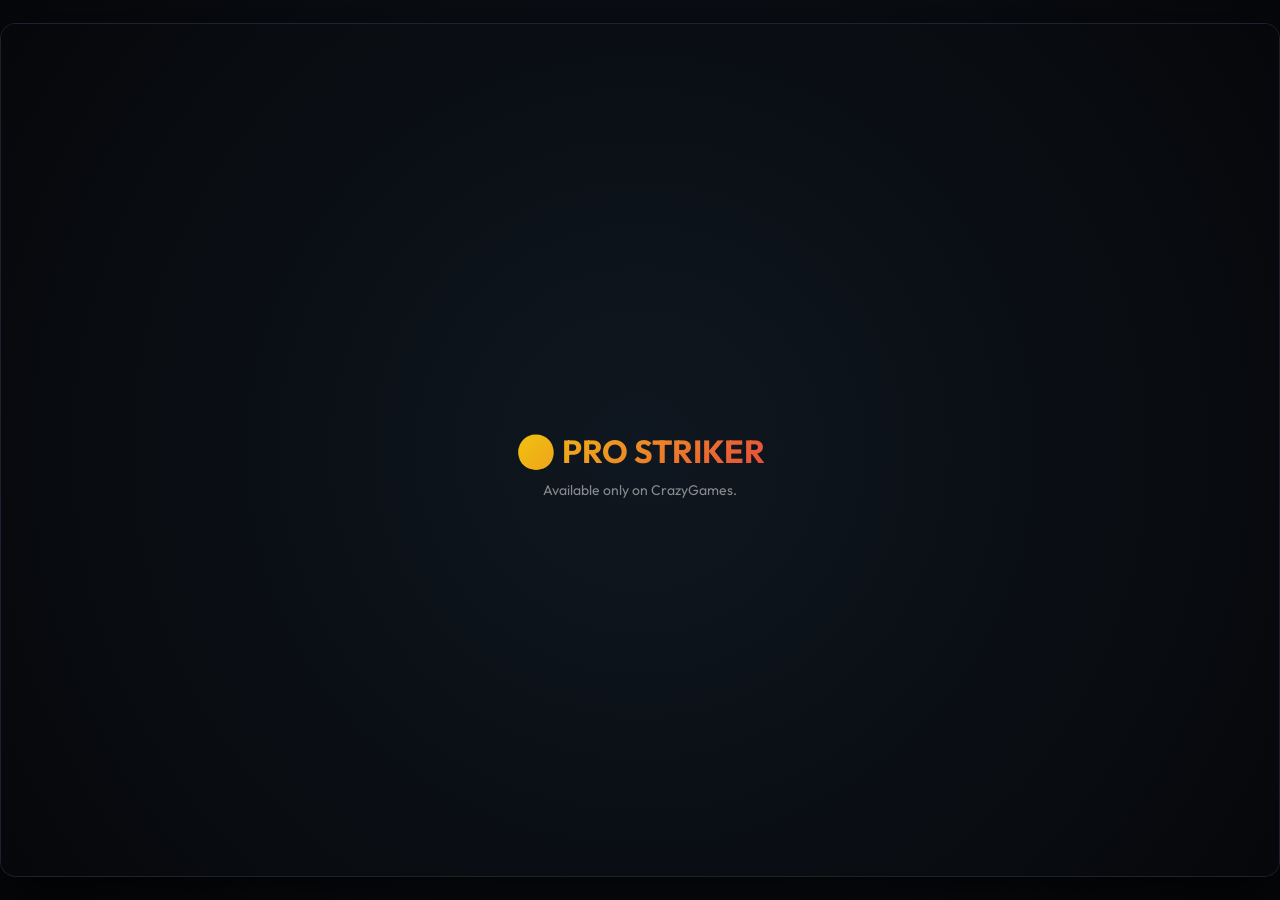
==== commit 22c5cc17: "Add files via upload" ====
--- a/index.html
+++ b/index.html
@@ -1,213 +1,191 @@
-<!DOCTYPE html>
-<html lang="en">
-<head>
-    <meta charset="UTF-8" />
-    <meta name="viewport" content="width=device-width, initial-scale=1.0, maximum-scale=1.0, user-scalable=no, viewport-fit=cover" />
-    <meta name="mobile-web-app-capable" content="yes" />
-    <meta name="apple-mobile-web-app-capable" content="yes" />
-    <meta name="apple-mobile-web-app-status-bar-style" content="black-translucent" />
-    <title>⚽ Pro Striker – Ultimate Football</title>
-    <link rel="stylesheet" href="style.css" />
-    <style>
-        #loadingScreen {
-            position: absolute;
-            top: 0; left: 0;
-            width: 100%; height: 100%;
-            background: radial-gradient(circle, #0f1720, #06070a);
-            display: flex;
-            flex-direction: column;
-            justify-content: center;
-            align-items: center;
-            z-index: 100;
-            font-family: 'Outfit', sans-serif;
-            transition: opacity 0.8s ease;
-        }
-        #loadingScreen.hidden { opacity: 0; pointer-events: none; }
-        .loader { width: 60px; height: 60px; border: 4px solid rgba(255,255,255,0.1); border-top: 4px solid #f1c40f; border-radius: 50%; animation: spin 1s linear infinite; }
-        @keyframes spin { 0% { transform: rotate(0deg); } 100% { transform: rotate(360deg); } }
-        #loadingScreen h1 { color: white; font-size: 32px; margin-top: 30px; background: linear-gradient(135deg, #f1c40f, #e74c3c); background-clip: text; -webkit-background-clip: text; -webkit-text-fill-color: transparent; }
-        #loadingScreen p { color: rgba(255,255,255,0.5); margin-top: 10px; font-size: 14px; }
-        .progress-bar { width: 200px; height: 4px; background: rgba(255,255,255,0.1); border-radius: 2px; margin-top: 20px; overflow: hidden; }
-        .progress-fill { height: 100%; width: 0%; background: linear-gradient(90deg, #f1c40f, #e74c3c); border-radius: 2px; transition: width 0.3s ease; }
-        
-        #gameWrapper {
-            /* Kept in sync with .game-wrapper in style.css — see the
-               detailed comment there. Fills the viewport at a locked 3:2
-               ratio instead of capping out at a fixed 900x600. */
-            position: relative;
-            width: min(100vw, calc(100vh * 3 / 2));
-            height: min(100vh, calc(100vw * 2 / 3));
-            aspect-ratio: 3/2;
-            overflow: hidden;
-            border-radius: 16px;
-            border: 1px solid rgba(255,255,255,0.06);
-            box-shadow: 0 20px 60px rgba(0,0,0,0.85), inset 0 0 60px rgba(255,255,255,0.02);
-            background: linear-gradient(180deg, #11121b 0%, #101226 60%);
-            flex-shrink: 0;
-            touch-action: none;
-        }
-        
-        #gameCanvas {
-            display: block;
-            width: 100%;
-            height: 100%;
-            background: #0b0f19;
-            image-rendering: auto;
-            touch-action: none;
-        }
-    </style>
-</head>
-<body>
-    <button id="fullscreenBtn" class="fullscreen-btn" aria-label="Toggle fullscreen" style="display:none;">
-        <svg id="fsIconExpand" viewBox="0 0 24 24" width="20" height="20"><path fill="currentColor" d="M4 4h6v2H6v4H4V4zm14 0h-6v2h4v4h2V4zM4 20h6v-2H6v-4H4v6zm14 0h-6v-2h4v-4h2v6z"/></svg>
-        <svg id="fsIconCompress" viewBox="0 0 24 24" width="20" height="20" style="display:none;"><path fill="currentColor" d="M8 4H6v4H4v2h6V4h-2v0zm10 0h-2v6h6V8h-4V4zM4 14v2h4v4h2v-6H4zm14 0h-6v6h2v-4h4v-2z"/></svg>
-    </button>
-    <div id="gameWrapper" class="game-wrapper">
-        <div id="loadingScreen">
-            <div class="loader"></div>
-            <h1>⚽ PRO STRIKER</h1>
-            <p>Loading the beautiful game...</p>
-            <div class="progress-bar"><div class="progress-fill" id="loadProgress"></div></div>
-        </div>
-        <canvas id="gameCanvas" width="900" height="600"></canvas>
-        <div id="goalFlash" class="goal-flash"></div>
-        <div id="celebrationOverlay" class="celebration-overlay"></div>
-        <div id="touchControls" class="touch-controls mode-1v1">
-            <div id="p1Joystick" class="joystick-base p1-joy"><div class="joystick-stick"></div></div>
-            <button id="p1Shoot" class="shoot-btn p1-shoot" aria-label="Shoot P1">⚽</button>
-            <div id="p2Joystick" class="joystick-base p2-joy"><div class="joystick-stick"></div></div>
-            <button id="p2Shoot" class="shoot-btn p2-shoot" aria-label="Shoot P2">⚽</button>
-        </div>
-        <div id="rotateWarning" style="display:none; position:absolute; top:0; left:0; width:100%; height:100%; background:rgba(0,0,0,0.92); z-index:200; justify-content:center; align-items:center; flex-direction:column; color:white; text-align:center; padding:20px; font-family:'Outfit',sans-serif;">
-            <div style="font-size:48px; margin-bottom:20px;">📱</div>
-            <h2 style="margin-bottom:10px;">Please Rotate Your Device</h2>
-            <p style="opacity:0.7; max-width:300px;">Pro Striker works best in landscape mode. Rotate your phone for the best experience.</p>
-        </div>
-    </div>
-
-    <script src="js/globals.js"></script>
-    <script src="js/sound.js"></script>
-    <script src="js/ai.js"></script>
-    <script src="js/physics.js"></script>
-    <script src="js/renderer.js"></script>
-    <script src="js/tournamentData.js"></script>
-    <script src="js/tournament.js"></script>
-    <script src="js/input.js"></script>
-    <script src="js/main.js"></script>
-
-    <script>
-        let progress = 0;
-        const loadInterval = setInterval(() => {
-            progress += Math.random() * 15;
-            if (progress > 100) progress = 100;
-            document.getElementById('loadProgress').style.width = progress + '%';
-            if (progress >= 100) {
-                clearInterval(loadInterval);
-                setTimeout(() => document.getElementById('loadingScreen').classList.add('hidden'), 500);
-            }
-        }, 100);
-
-        window.addEventListener('load', () => {
-            const tryStart = () => {
-                if (typeof window.bootstrap === 'function') window.bootstrap();
-                else setTimeout(tryStart, 50);
-            };
-            tryStart();
-        });
-
-        function checkOrientation() {
-            const warning = document.getElementById('rotateWarning');
-            if (!warning) return;
-            const isMobile = /Android|iPhone|iPad|iPod/i.test(navigator.userAgent) || window.innerWidth < 768;
-            const isPortrait = window.innerHeight > window.innerWidth;
-            if (isMobile && isPortrait) {
-                warning.style.display = 'flex';
-            } else {
-                warning.style.display = 'none';
-            }
-        }
-        window.addEventListener('resize', checkOrientation);
-        window.addEventListener('orientationchange', checkOrientation);
-        checkOrientation();
-
-        // ===== FULLSCREEN TOGGLE =====
-        (function() {
-            const fsBtn = document.getElementById('fullscreenBtn');
-            const iconExpand = document.getElementById('fsIconExpand');
-            const iconCompress = document.getElementById('fsIconCompress');
-            const fsTarget = document.documentElement;
-
-            function fsRequest(el) {
-                const fn = el.requestFullscreen || el.webkitRequestFullscreen ||
-                           el.mozRequestFullScreen || el.msRequestFullscreen;
-                return fn ? fn.call(el) : Promise.reject('Fullscreen not supported');
-            }
-            function fsExit() {
-                const fn = document.exitFullscreen || document.webkitExitFullscreen ||
-                           document.mozCancelFullScreen || document.msExitFullscreen;
-                return fn ? fn.call(document) : Promise.reject('Fullscreen not supported');
-            }
-            function fsElement() {
-                return document.fullscreenElement || document.webkitFullscreenElement ||
-                       document.mozFullScreenElement || document.msFullscreenElement || null;
-            }
-            function fsSupported() {
-                return !!(document.fullscreenEnabled || document.webkitFullscreenEnabled ||
-                          document.mozFullScreenEnabled || document.msFullscreenEnabled);
-            }
-
-            const isMobile = /Android|iPhone|iPad|iPod/i.test(navigator.userAgent) || window.innerWidth < 768;
-            // BUGFIX: this used to be `isMobile && fsSupported()`, so laptop/desktop
-            // players never saw the fullscreen button at all — only phones did.
-            // Now any device that supports the Fullscreen API gets the button.
-            const canShowButton = fsSupported();
-
-            // The in-canvas pause button lives top-right during PLAY/PAUSED, so keep
-            // the fullscreen button off-screen during those states to avoid overlapping
-            // it. Fullscreen persists once toggled, so players just enable it from a
-            // menu screen before kicking off — no need to reach it again mid-match.
-            function syncButtonVisibility() {
-                if (!fsBtn || !canShowButton) return;
-                const hideDuringMatch = (typeof currentState !== 'undefined') &&
-                    (currentState === 'PLAY' || currentState === 'PAUSED');
-                fsBtn.style.display = hideDuringMatch ? 'none' : 'flex';
-            }
-            if (canShowButton) setInterval(syncButtonVisibility, 200);
-            syncButtonVisibility();
-
-            function updateIcon() {
-                const active = !!fsElement();
-                if (iconExpand) iconExpand.style.display = active ? 'none' : 'block';
-                if (iconCompress) iconCompress.style.display = active ? 'block' : 'none';
-            }
-
-            if (fsBtn) {
-                fsBtn.addEventListener('click', () => {
-                    if (fsElement()) {
-                        fsExit().catch(() => {});
-                        if (window.screen && screen.orientation && screen.orientation.unlock) {
-                            try { screen.orientation.unlock(); } catch (e) {}
-                        }
-                    } else {
-                        fsRequest(fsTarget).then(() => {
-                            // Landscape lock is a mobile-only concept (and the API
-                            // rejects/no-ops on desktop anyway) — only attempt it
-                            // on actual mobile devices so desktop fullscreen doesn't
-                            // fire a pointless orientation-lock request.
-                            if (isMobile && window.screen && screen.orientation && screen.orientation.lock) {
-                                screen.orientation.lock('landscape').catch(() => {});
-                            }
-                        }).catch(() => {});
-                    }
-                });
-            }
-
-            ['fullscreenchange', 'webkitfullscreenchange', 'mozfullscreenchange', 'MSFullscreenChange']
-                .forEach(evt => document.addEventListener(evt, () => {
-                    updateIcon();
-                    checkOrientation();
-                }));
-        })();
-    </script>
-</body>
+<!DOCTYPE html>
+<html lang="en">
+<head>
+    <meta charset="UTF-8" />
+    <meta name="viewport" content="width=device-width, initial-scale=1.0, maximum-scale=1.0, user-scalable=no, viewport-fit=cover" />
+    <meta name="mobile-web-app-capable" content="yes" />
+    <meta name="apple-mobile-web-app-capable" content="yes" />
+    <meta name="apple-mobile-web-app-status-bar-style" content="black-translucent" />
+    <title>⚽ Pro Striker – Ultimate Football</title>
+    <link rel="icon" type="image/svg+xml" href="favicon.svg" />
+    <link rel="stylesheet" href="style.css" />
+    <style>
+        #loadingScreen {
+            position: absolute;
+            top: 0; left: 0;
+            width: 100%; height: 100%;
+            background: radial-gradient(circle, #0f1720, #06070a);
+            display: flex;
+            flex-direction: column;
+            justify-content: center;
+            align-items: center;
+            z-index: 100;
+            font-family: 'Outfit', sans-serif;
+            transition: opacity 0.8s ease;
+        }
+        #loadingScreen.hidden { opacity: 0; pointer-events: none; }
+        .loader { width: 60px; height: 60px; border: 4px solid rgba(255,255,255,0.1); border-top: 4px solid #f1c40f; border-radius: 50%; animation: spin 1s linear infinite; }
+        @keyframes spin { 0% { transform: rotate(0deg); } 100% { transform: rotate(360deg); } }
+        #loadingScreen h1 { color: white; font-size: 32px; margin-top: 30px; background: linear-gradient(135deg, #f1c40f, #e74c3c); background-clip: text; -webkit-background-clip: text; -webkit-text-fill-color: transparent; }
+        #loadingScreen p { color: rgba(255,255,255,0.5); margin-top: 10px; font-size: 14px; }
+        .progress-bar { width: 200px; height: 4px; background: rgba(255,255,255,0.1); border-radius: 2px; margin-top: 20px; overflow: hidden; }
+        .progress-fill { height: 100%; width: 0%; background: linear-gradient(90deg, #f1c40f, #e74c3c); border-radius: 2px; transition: width 0.3s ease; }
+        
+        #gameWrapper {
+            /* Kept in sync with .game-wrapper in style.css — see the
+               detailed comment there. Fills the viewport at a locked 3:2
+               ratio instead of capping out at a fixed 900x600, and uses
+               100dvh (with 100vh fallback) so iPhone Safari's always-visible
+               address bar doesn't clip the bottom of the game off-screen. */
+            position: relative;
+            width: min(100vw, calc(100vh * 3 / 2));
+            width: min(100vw, calc(100dvh * 3 / 2));
+            height: min(100vh, calc(100vw * 2 / 3));
+            height: min(100dvh, calc(100vw * 2 / 3));
+            aspect-ratio: 3/2;
+            overflow: hidden;
+            border-radius: 16px;
+            border: 1px solid rgba(255,255,255,0.06);
+            box-shadow: 0 20px 60px rgba(0,0,0,0.85), inset 0 0 60px rgba(255,255,255,0.02);
+            background: linear-gradient(180deg, #11121b 0%, #101226 60%);
+            flex-shrink: 0;
+            touch-action: none;
+        }
+        
+        #gameCanvas {
+            display: block;
+            width: 100%;
+            height: 100%;
+            background: #0b0f19;
+            image-rendering: auto;
+            touch-action: none;
+        }
+    </style>
+</head>
+<body>
+    <!-- CRAZYGAMES BUILD: no custom fullscreen button. CrazyGames auto-
+         provides fullscreen and explicitly prohibits custom in-game
+         fullscreen buttons/controls ("can interfere with other features
+         e.g. monetization" — see requirements doc). Poki's build keeps the
+         button; this build (see index.html for CrazyGames) omits it
+         entirely rather than just hiding it, so there's no dead code or
+         confusing unused markup left behind. -->
+    <!-- Deliberately a sibling of #gameWrapper, not a child of it. The game
+         canvas is locked to a 3:2 box (see .game-wrapper in style.css) and on
+         most phone aspect ratios that box doesn't reach every screen edge —
+         if the joystick/shoot buttons were positioned relative to that box
+         (like they used to be), they'd sit inset from the real screen edges
+         by however much letterbox margin existed, forcing thumbs to reach
+         inward instead of resting naturally at the edges of the phone. As a
+         direct child of <body> with position:fixed (see .touch-controls in
+         style.css), they anchor to the actual viewport instead, so they're
+         always right at the true screen edges regardless of the letterbox. -->
+    <div id="touchControls" class="touch-controls mode-1v1">
+        <div id="p1Joystick" class="joystick-base p1-joy"><div class="joystick-stick"></div></div>
+        <button id="p1Shoot" class="shoot-btn p1-shoot" aria-label="Shoot P1">⚽</button>
+        <div id="p2Joystick" class="joystick-base p2-joy"><div class="joystick-stick"></div></div>
+        <button id="p2Shoot" class="shoot-btn p2-shoot" aria-label="Shoot P2">⚽</button>
+    </div>
+    <div id="rotateWarning" style="display:none; position:fixed; top:0; left:0; width:100vw; height:100vh; height:100dvh; background:rgba(0,0,0,0.92); z-index:200; justify-content:center; align-items:center; flex-direction:column; color:white; text-align:center; padding:20px; font-family:'Outfit',sans-serif;">
+        <div style="font-size:48px; margin-bottom:20px;">📱</div>
+        <h2 style="margin-bottom:10px;">Please Rotate Your Device</h2>
+        <p style="opacity:0.7; max-width:300px;">Pro Striker works best in landscape mode. Rotate your phone for the best experience.</p>
+    </div>
+    <div id="gameWrapper" class="game-wrapper">
+        <div id="loadingScreen">
+            <div class="loader"></div>
+            <h1>⚽ PRO STRIKER</h1>
+            <p>Loading the beautiful game...</p>
+            <div class="progress-bar"><div class="progress-fill" id="loadProgress"></div></div>
+        </div>
+        <canvas id="gameCanvas" width="900" height="600"></canvas>
+        <div id="goalFlash" class="goal-flash"></div>
+        <div id="celebrationOverlay" class="celebration-overlay"></div>
+    </div>
+
+    <script src="js/globals.js"></script>
+    <script src="js/sound.js"></script>
+    <script src="js/ai.js"></script>
+    <script src="js/physics.js"></script>
+    <script src="js/renderer.js"></script>
+    <script src="js/tournamentData.js"></script>
+    <script src="js/tournament.js"></script>
+    <script src="js/input.js"></script>
+    <script src="js/main.js"></script>
+
+    <script>
+        // ===== SITELOCK (CrazyGames build only) =====
+        // Prevents this build from running if the page it's loaded on isn't
+        // an actual CrazyGames domain — stops someone from ripping the game
+        // files and rehosting them elsewhere as-is. Per CrazyGames' own
+        // Sitelock doc: https://docs.crazygames.com/resources/html5/sitelock/
+        // IMPORTANT: this check is specific to THIS CrazyGames build. If
+        // this same project is packaged for Poki, itch.io, or anywhere
+        // else, this block must be removed from that copy — it would
+        // otherwise block the game from ever loading there too.
+        function isCrazyGames() {
+            const hostname = window.location.hostname;
+            const parts = hostname.split(".");
+            const idx = parts.indexOf("crazygames");
+            return idx !== -1 && idx >= parts.length - 3;
+        }
+        // Also allow localhost/127.0.0.1 so local dev testing (like this
+        // file being opened directly, or via a local dev server) still
+        // works — only a real, non-CrazyGames public domain gets blocked.
+        function isLocalDev() {
+            const h = window.location.hostname;
+            return h === 'localhost' || h === '127.0.0.1' || h === '' || h === '[::1]';
+        }
+        const siteLockPassed = isCrazyGames() || isLocalDev();
+
+        let progress = 0;
+        const loadInterval = setInterval(() => {
+            progress += Math.random() * 15;
+            if (progress > 100) progress = 100;
+            document.getElementById('loadProgress').style.width = progress + '%';
+            if (progress >= 100) {
+                clearInterval(loadInterval);
+                setTimeout(() => document.getElementById('loadingScreen').classList.add('hidden'), 500);
+            }
+        }, 100);
+
+        window.addEventListener('load', () => {
+            if (!siteLockPassed) {
+                clearInterval(loadInterval);
+                const loadingScreen = document.getElementById('loadingScreen');
+                if (loadingScreen) {
+                    loadingScreen.innerHTML =
+                        '<h1>⚽ PRO STRIKER</h1><p>Available only on CrazyGames.</p>';
+                    loadingScreen.classList.remove('hidden');
+                }
+                return; // bootstrap() is never called — game never starts
+            }
+            const tryStart = () => {
+                if (typeof window.bootstrap === 'function') window.bootstrap();
+                else setTimeout(tryStart, 50);
+            };
+            tryStart();
+        });
+
+        function checkOrientation() {
+            const warning = document.getElementById('rotateWarning');
+            if (!warning) return;
+            const isMobile = /Android|iPhone|iPad|iPod/i.test(navigator.userAgent) || window.innerWidth < 768;
+            const isPortrait = window.innerHeight > window.innerWidth;
+            if (isMobile && isPortrait) {
+                warning.style.display = 'flex';
+            } else {
+                warning.style.display = 'none';
+            }
+        }
+        window.addEventListener('resize', checkOrientation);
+        window.addEventListener('orientationchange', checkOrientation);
+        checkOrientation();
+
+        // NOTE (CrazyGames build): no custom fullscreen toggle here — see the
+        // comment on the removed button in the <body> above. CrazyGames
+        // handles fullscreen entirely on their end; this game doesn't need
+        // to request or manage it at all.
+    </script>
+</body>
 </html>
--- a/style.css
+++ b/style.css
@@ -1,226 +1,265 @@
-@import url('https://fonts.googleapis.com/css2?family=Outfit:wght@400;500;600;700;800;900&display=swap');
-
-* { margin:0; padding:0; box-sizing:border-box; -webkit-touch-callout:none; -webkit-user-select:none; user-select:none; }
-
-html, body {
-    overflow: hidden;
-    position: fixed;
-    width: 100%;
-    height: 100%;
-    touch-action: none;
-}
-
-body {
-    background: radial-gradient(circle at center, #0f1720 0%, #06070a 100%);
-    display: flex; justify-content: center; align-items: center;
-    min-height: 100vh; font-family: 'Outfit', sans-serif; color: #fff;
-    touch-action: none;
-}
-
-.game-wrapper {
-    /* BUGFIX: this used to be capped at min(100vw,900px) x min(100vh,600px),
-       so on any screen bigger than 900x600 (i.e. almost every desktop/
-       laptop, and definitely fullscreen) the wrapper just stopped growing
-       and sat pinned at 900x600 in the middle of the screen — leaving big
-       black bars down the left and right (or top/bottom) exactly like the
-       screenshot. The game's internal drawing is done in a fixed 900x600
-       logical coordinate space (see GAME_W/GAME_H + setupHiDPICanvas in
-       globals.js), so we can't just stretch it — we still need to preserve
-       the 3:2 aspect ratio. Instead of capping both dimensions at fixed
-       pixel values, we size each dimension against the OTHER dimension of
-       the viewport: width is capped at "however wide the screen is at a
-       3:2 ratio for the available height" and vice versa. Whichever axis
-       is the tighter constraint wins, and the wrapper always grows to fill
-       it — no more fixed 900x600 ceiling. */
-    position: relative;
-    width: min(100vw, calc(100vh * 3 / 2));
-    height: min(100vh, calc(100vw * 2 / 3));
-    aspect-ratio: 3/2;
-    border-radius: 16px;
-    overflow: hidden;
-    border: 1px solid rgba(255,255,255,0.06);
-    box-shadow: 0 20px 60px rgba(0,0,0,0.85), inset 0 0 60px rgba(255,255,255,0.02);
-    background: linear-gradient(180deg, #11121b 0%, #101226 60%);
-    flex-shrink: 0;
-    touch-action: none;
-}
-
-canvas { display: block; width: 100%; height: 100%; background: #1a1a2e; image-rendering: auto; touch-action: none; }
-
-#loadingScreen {
-    position: absolute; top:0; left:0; width:100%; height:100%;
-    background: radial-gradient(circle, #0f1720, #06070a);
-    display: flex; flex-direction: column; justify-content: center; align-items: center;
-    z-index: 100; font-family: 'Outfit', sans-serif;
-    transition: opacity 0.8s ease;
-}
-#loadingScreen.hidden { opacity:0; pointer-events:none; }
-.loader { width:60px; height:60px; border:4px solid rgba(255,255,255,0.1); border-top:4px solid #f1c40f; border-radius:50%; animation: spin 1s linear infinite; }
-@keyframes spin { 0% { transform:rotate(0deg); } 100% { transform:rotate(360deg); } }
-#loadingScreen h1 { color:#fff; font-size:32px; margin-top:30px; background:linear-gradient(135deg,#f1c40f,#e74c3c); background-clip:text; -webkit-background-clip:text; -webkit-text-fill-color:transparent; }
-#loadingScreen p { color:rgba(255,255,255,0.5); margin-top:10px; font-size:14px; }
-.progress-bar { width:200px; height:4px; background:rgba(255,255,255,0.1); border-radius:2px; margin-top:20px; overflow:hidden; }
-.progress-fill { height:100%; width:0%; background:linear-gradient(90deg,#f1c40f,#e74c3c); border-radius:2px; transition:width 0.3s ease; }
-
-.goal-flash {
-    position: absolute; top:0; left:0; width:100%; height:100%;
-    pointer-events: none;
-    background: radial-gradient(ellipse at center, rgba(255,255,255,0.8) 0%, rgba(255,215,0,0.4) 50%, transparent 70%);
-    opacity:0; transition: opacity 0.05s ease; z-index:10;
-}
-.goal-flash.active { opacity:1; animation: flashPulse 0.6s ease-out forwards; }
-@keyframes flashPulse {
-    0% { opacity:1; transform:scale(0.8); }
-    50% { opacity:0.8; transform:scale(1.05); }
-    100% { opacity:0; transform:scale(1); }
-}
-.game-wrapper.shake-impact {
-    animation: violentShake 0.45s cubic-bezier(.36,.07,.19,.97) both;
-}
-@keyframes violentShake {
-    0% { transform: translate(0, 0) rotate(0deg); }
-    10% { transform: translate(-14px, 10px) rotate(-1.5deg); }
-    20% { transform: translate(16px, -12px) rotate(2deg); }
-    30% { transform: translate(-12px, -14px) rotate(-1deg); }
-    40% { transform: translate(14px, 12px) rotate(1.5deg); }
-    50% { transform: translate(-16px, 8px) rotate(-2deg); }
-    60% { transform: translate(10px, -10px) rotate(1deg); }
-    70% { transform: translate(-8px, 14px) rotate(-1.5deg); }
-    80% { transform: translate(12px, -8px) rotate(1deg); }
-    90% { transform: translate(-10px, 5px) rotate(-0.5deg); }
-    100% { transform: translate(0, 0) rotate(0deg); }
-}
-.celebration-overlay {
-    position: absolute; top:0; left:0; width:100%; height:100%;
-    pointer-events: none; z-index:9; opacity:0; transition: opacity 0.3s ease;
-}
-.celebration-overlay.active { opacity:1; }
-
-.touch-controls {
-    position: absolute; top:0; left:0; width:100%; height:100%;
-    pointer-events: none; display: none; z-index:20;
-}
-.touch-controls.is-active { display:block !important; }
-
-.joystick-base {
-    position: absolute;
-    width: clamp(60px, 10vw, 110px);
-    height: clamp(60px, 10vw, 110px);
-    background: rgba(255,255,255,0.08);
-    border: 2px solid rgba(255,255,255,0.25);
-    border-radius: 50%;
-    display: flex; justify-content: center; align-items: center;
-    pointer-events: auto; touch-action: none;
-    backdrop-filter: blur(8px);
-    box-shadow: 0 0 30px rgba(0,0,0,0.5);
-    transition: all 0.3s ease;
-    opacity: 0.7;
-}
-.joystick-base:active { transform:scale(0.95); }
-.joystick-stick {
-    width:38%; height:38%;
-    background: rgba(255,255,255,0.6);
-    border-radius:50%;
-    box-shadow: 0 0 15px rgba(255,255,255,0.2);
-    pointer-events: none;
-    transition: transform 0.05s linear;
-}
-.mode-1v1 .p1-joy { border-color: rgba(255,80,80,0.7) !important; }
-.mode-1v1 .p2-joy { border-color: rgba(80,180,255,0.7) !important; }
-
-.shoot-btn {
-    position: absolute;
-    width: clamp(44px, 7vw, 75px);
-    height: clamp(44px, 7vw, 75px);
-    background: radial-gradient(circle, rgba(241,196,15,0.8) 0%, rgba(211,84,0,0.8) 100%);
-    border: 3px solid rgba(255,255,255,0.5);
-    border-radius:50%;
-    font-size: clamp(20px, 3.5vw, 36px);
-    display: flex; justify-content: center; align-items: center;
-    cursor: pointer; pointer-events: auto; touch-action: none;
-    box-shadow: 0 6px 24px rgba(241,196,15,0.14), 0 0 40px rgba(241,196,15,0.12);
-    outline: none; transition: all 0.1s ease;
-    opacity: 0.8;
-}
-.shoot-btn:active { transform: scale(0.85) !important; box-shadow: 0 0 80px currentColor !important; }
-.p1-shoot { background: radial-gradient(circle at 30% 30%, #ff6b6b, #c0392b) !important; border-color:#ff6b6b !important; box-shadow:0 0 40px rgba(255,50,50,0.25) !important; }
-.p2-shoot { background: radial-gradient(circle at 30% 30%, #6bc5ff, #2980b9) !important; border-color:#6bc5ff !important; box-shadow:0 0 40px rgba(50,150,255,0.25) !important; }
-
-.mode-1v1 .p1-joy   { bottom:20px; left:20px; }
-.mode-1v1 .p1-shoot { top:20px; left:20px; }
-.mode-1v1 .p2-joy   { top:20px; right:20px; }
-.mode-1v1 .p2-shoot { bottom:20px; right:20px; }
-
-.mode-pve .p1-joy   { bottom:20px; left:20px; }
-.mode-pve .p1-shoot { bottom:20px; right:20px; }
-.mode-pve .p2-joy, .mode-pve .p2-shoot { display:none !important; }
-
-/* Push controls clear of notches / home-indicator bars when fullscreen on mobile.
-   Applied as padding on the shared parent so it works at every breakpoint below,
-   instead of needing to be duplicated on each button/joystick rule. */
-.touch-controls {
-    padding: env(safe-area-inset-top, 0px) env(safe-area-inset-right, 0px)
-             env(safe-area-inset-bottom, 0px) env(safe-area-inset-left, 0px);
-}
-
-.fullscreen-btn {
-    position: absolute;
-    top: calc(12px + env(safe-area-inset-top, 0px));
-    right: calc(12px + env(safe-area-inset-right, 0px));
-    width: 38px;
-    height: 38px;
-    background: rgba(15,20,25,0.7);
-    border: 1.5px solid rgba(255,255,255,0.25);
-    border-radius: 50%;
-    color: rgba(255,255,255,0.85);
-    display: none;
-    justify-content: center;
-    align-items: center;
-    z-index: 50;
-    cursor: pointer;
-    pointer-events: auto;
-    touch-action: manipulation;
-    backdrop-filter: blur(6px);
-    -webkit-backdrop-filter: blur(6px);
-    transition: transform 0.15s ease, background 0.15s ease;
-}
-.fullscreen-btn:active { transform: scale(0.88); background: rgba(15,20,25,0.9); }
-
-@media (max-width: 420px) {
-    .joystick-base {
-        width: 55px !important;
-        height: 55px !important;
-        opacity: 0.6;
-        border-width: 1.5px;
-    }
-    .joystick-stick {
-        width: 30%;
-        height: 30%;
-    }
-    .shoot-btn {
-        width: 40px !important;
-        height: 40px !important;
-        font-size: 18px !important;
-        border-width: 2px;
-        opacity: 0.7;
-    }
-    .mode-1v1 .p1-joy   { bottom:10px; left:10px; }
-    .mode-1v1 .p1-shoot { top:10px; left:10px; }
-    .mode-1v1 .p2-joy   { top:10px; right:10px; }
-    .mode-1v1 .p2-shoot { bottom:10px; right:10px; }
-    .mode-pve .p1-joy   { bottom:10px; left:10px; }
-    .mode-pve .p1-shoot { bottom:10px; right:10px; }
-}
-
-/* BUGFIX: this second .game-wrapper rule was declared later in the
-   cascade than the real one above, so — despite that rule being fixed to
-   fill the screen — this stale duplicate (still using the old 900x600 cap)
-   was the one actually winning and pinning the game back down to 900x600
-   with black bars on every screen bigger than that. Removed the
-   redeclared sizing here entirely so the single source of truth above is
-   the only one in effect; the media query below (unrelated to sizing) is
-   kept as-is. */
-@media (max-width: 600px) {
-    .joystick-base { width: 55px !important; height: 55px !important; }
-    .shoot-btn { width: 40px !important; height: 40px !important; font-size: 18px !important; }
+@import url('https://fonts.googleapis.com/css2?family=Outfit:wght@400;500;600;700;800;900&display=swap');
+
+* { margin:0; padding:0; box-sizing:border-box; -webkit-touch-callout:none; -webkit-user-select:none; user-select:none; }
+
+html, body {
+    overflow: hidden;
+    position: fixed;
+    width: 100%;
+    /* BUGFIX (iPhone Safari): 100% here inherits from 100vh below, which on
+       iOS Safari measures against the viewport as if the address bar wasn't
+       there — see the .game-wrapper comment below for the full explanation.
+       100dvh (falls back to 100vh on older browsers that don't know it, via
+       the plain declaration first) fixes it here too. */
+    height: 100vh;
+    height: 100dvh;
+    touch-action: none;
+}
+
+body {
+    background: radial-gradient(circle at center, #0f1720 0%, #06070a 100%);
+    display: flex; justify-content: center; align-items: center;
+    min-height: 100vh; min-height: 100dvh; font-family: 'Outfit', sans-serif; color: #fff;
+    touch-action: none;
+}
+
+.game-wrapper {
+    /* BUGFIX: this used to be capped at min(100vw,900px) x min(100vh,600px),
+       so on any screen bigger than 900x600 (i.e. almost every desktop/
+       laptop, and definitely fullscreen) the wrapper just stopped growing
+       and sat pinned at 900x600 in the middle of the screen — leaving big
+       black bars down the left and right (or top/bottom) exactly like the
+       screenshot. The game's internal drawing is done in a fixed 900x600
+       logical coordinate space (see GAME_W/GAME_H + setupHiDPICanvas in
+       globals.js), so we can't just stretch it — we still need to preserve
+       the 3:2 aspect ratio. Instead of capping both dimensions at fixed
+       pixel values, we size each dimension against the OTHER dimension of
+       the viewport: width is capped at "however wide the screen is at a
+       3:2 ratio for the available height" and vice versa. Whichever axis
+       is the tighter constraint wins, and the wrapper always grows to fill
+       it — no more fixed 900x600 ceiling.
+
+       BUGFIX 2 (iPhone Safari address bar): 100vh on iOS Safari is measured
+       against the viewport as though the address bar (and, in landscape,
+       the bottom Safari toolbar) weren't occupying screen space — because
+       iPhone Safari has no Fullscreen API to hide it (see conversation),
+       the bar is ALWAYS there taking up real pixels. The result: this box
+       used to compute a height a bit taller than what was actually visible,
+       clipping the bottom of the game off-screen and forcing a scroll to
+       see it — exactly the "give it a bit of scroll if not fullscreen"
+       symptom. 100dvh (dynamic viewport height) is a newer unit that
+       continuously measures the ACTUAL visible viewport, address bar and
+       all, and is supported in all current browsers including iOS Safari
+       15.4+. Declaring 100vh first keeps ancient browsers that don't know
+       dvh working via graceful degradation; 100dvh overrides it everywhere
+       that understands the newer unit. */
+    position: relative;
+    width: min(100vw, calc(100vh * 3 / 2));
+    width: min(100vw, calc(100dvh * 3 / 2));
+    height: min(100vh, calc(100vw * 2 / 3));
+    height: min(100dvh, calc(100vw * 2 / 3));
+    aspect-ratio: 3/2;
+    border-radius: 16px;
+    overflow: hidden;
+    border: 1px solid rgba(255,255,255,0.06);
+    box-shadow: 0 20px 60px rgba(0,0,0,0.85), inset 0 0 60px rgba(255,255,255,0.02);
+    background: linear-gradient(180deg, #11121b 0%, #101226 60%);
+    flex-shrink: 0;
+    touch-action: none;
+}
+
+canvas { display: block; width: 100%; height: 100%; background: #1a1a2e; image-rendering: auto; touch-action: none; }
+
+#loadingScreen {
+    position: absolute; top:0; left:0; width:100%; height:100%;
+    background: radial-gradient(circle, #0f1720, #06070a);
+    display: flex; flex-direction: column; justify-content: center; align-items: center;
+    z-index: 100; font-family: 'Outfit', sans-serif;
+    transition: opacity 0.8s ease;
+}
+#loadingScreen.hidden { opacity:0; pointer-events:none; }
+.loader { width:60px; height:60px; border:4px solid rgba(255,255,255,0.1); border-top:4px solid #f1c40f; border-radius:50%; animation: spin 1s linear infinite; }
+@keyframes spin { 0% { transform:rotate(0deg); } 100% { transform:rotate(360deg); } }
+#loadingScreen h1 { color:#fff; font-size:32px; margin-top:30px; background:linear-gradient(135deg,#f1c40f,#e74c3c); background-clip:text; -webkit-background-clip:text; -webkit-text-fill-color:transparent; }
+#loadingScreen p { color:rgba(255,255,255,0.5); margin-top:10px; font-size:14px; }
+.progress-bar { width:200px; height:4px; background:rgba(255,255,255,0.1); border-radius:2px; margin-top:20px; overflow:hidden; }
+.progress-fill { height:100%; width:0%; background:linear-gradient(90deg,#f1c40f,#e74c3c); border-radius:2px; transition:width 0.3s ease; }
+
+.goal-flash {
+    position: absolute; top:0; left:0; width:100%; height:100%;
+    pointer-events: none;
+    background: radial-gradient(ellipse at center, rgba(255,255,255,0.8) 0%, rgba(255,215,0,0.4) 50%, transparent 70%);
+    opacity:0; transition: opacity 0.05s ease; z-index:10;
+}
+.goal-flash.active { opacity:1; animation: flashPulse 0.6s ease-out forwards; }
+@keyframes flashPulse {
+    0% { opacity:1; transform:scale(0.8); }
+    50% { opacity:0.8; transform:scale(1.05); }
+    100% { opacity:0; transform:scale(1); }
+}
+.game-wrapper.shake-impact {
+    animation: violentShake 0.45s cubic-bezier(.36,.07,.19,.97) both;
+}
+@keyframes violentShake {
+    0% { transform: translate(0, 0) rotate(0deg); }
+    10% { transform: translate(-14px, 10px) rotate(-1.5deg); }
+    20% { transform: translate(16px, -12px) rotate(2deg); }
+    30% { transform: translate(-12px, -14px) rotate(-1deg); }
+    40% { transform: translate(14px, 12px) rotate(1.5deg); }
+    50% { transform: translate(-16px, 8px) rotate(-2deg); }
+    60% { transform: translate(10px, -10px) rotate(1deg); }
+    70% { transform: translate(-8px, 14px) rotate(-1.5deg); }
+    80% { transform: translate(12px, -8px) rotate(1deg); }
+    90% { transform: translate(-10px, 5px) rotate(-0.5deg); }
+    100% { transform: translate(0, 0) rotate(0deg); }
+}
+.celebration-overlay {
+    position: absolute; top:0; left:0; width:100%; height:100%;
+    pointer-events: none; z-index:9; opacity:0; transition: opacity 0.3s ease;
+}
+.celebration-overlay.active { opacity:1; }
+
+.touch-controls {
+    /* Fixed to the real viewport (not absolute-within-gameWrapper) — see the
+       comment on this element in index.html for why: it needs to reach the
+       true screen edges even when the 3:2 game box is letterboxed. */
+    /* BUGFIX (iPhone Safari): same dvh fix as .game-wrapper above — without
+       it, the bottom joystick/shoot buttons could sit slightly below the
+       actually-visible area behind Safari's toolbar. */
+    position: fixed; top:0; left:0; width:100vw; height:100vh; height:100dvh;
+    pointer-events: none; display: none; z-index:20;
+}
+.touch-controls.is-active { display:block !important; }
+
+.joystick-base {
+    position: absolute;
+    /* BUGFIX: bumped up from clamp(60px,10vw,110px) — on phone this measured
+       out a little small/cramped right in the corner for a thumb to rest on
+       comfortably. ~15% bigger across the board, same responsive clamp shape. */
+    width: clamp(70px, 12vw, 125px);
+    height: clamp(70px, 12vw, 125px);
+    background: rgba(255,255,255,0.08);
+    border: 2px solid rgba(255,255,255,0.25);
+    border-radius: 50%;
+    display: flex; justify-content: center; align-items: center;
+    pointer-events: auto; touch-action: none;
+    -webkit-backdrop-filter: blur(8px);
+    backdrop-filter: blur(8px);
+    box-shadow: 0 0 30px rgba(0,0,0,0.5);
+    transition: all 0.3s ease;
+    opacity: 0.7;
+}
+.joystick-base:active { transform:scale(0.95); }
+.joystick-stick {
+    /* BUGFIX (iPhone): this used to be background-only at 60% opacity,
+       relying on the base's translucent glass (backdrop-filter blur) behind
+       it for contrast. backdrop-filter support/behavior is inconsistent
+       across iOS Safari versions and can render weaker or not at all in
+       some stacking contexts — when it does, this stick nearly disappears
+       against the base, which is exactly "I can't see the joystick move."
+       Added a solid border + shadow so the stick reads clearly by its own
+       outline regardless of what's rendering behind it, on any device. */
+    width:38%; height:38%;
+    background: rgba(255,255,255,0.85);
+    border: 1.5px solid rgba(255,255,255,0.95);
+    border-radius:50%;
+    box-shadow: 0 0 12px rgba(0,0,0,0.4), 0 0 15px rgba(255,255,255,0.3);
+    pointer-events: none;
+    transition: transform 0.05s linear;
+}
+.mode-1v1 .p1-joy { border-color: rgba(255,80,80,0.7) !important; }
+.mode-1v1 .p2-joy { border-color: rgba(80,180,255,0.7) !important; }
+
+.shoot-btn {
+    position: absolute;
+    /* BUGFIX: bumped up to match the joystick — was clamp(44px,7vw,75px). */
+    width: clamp(52px, 8.5vw, 88px);
+    height: clamp(52px, 8.5vw, 88px);
+    background: radial-gradient(circle, rgba(241,196,15,0.8) 0%, rgba(211,84,0,0.8) 100%);
+    border: 3px solid rgba(255,255,255,0.5);
+    border-radius:50%;
+    font-size: clamp(22px, 4vw, 40px);
+    display: flex; justify-content: center; align-items: center;
+    cursor: pointer; pointer-events: auto; touch-action: none;
+    box-shadow: 0 6px 24px rgba(241,196,15,0.14), 0 0 40px rgba(241,196,15,0.12);
+    outline: none; transition: all 0.1s ease;
+    opacity: 0.8;
+}
+.shoot-btn:active { transform: scale(0.85) !important; box-shadow: 0 0 80px currentColor !important; }
+.p1-shoot { background: radial-gradient(circle at 30% 30%, #ff6b6b, #c0392b) !important; border-color:#ff6b6b !important; box-shadow:0 0 40px rgba(255,50,50,0.25) !important; }
+.p2-shoot { background: radial-gradient(circle at 30% 30%, #6bc5ff, #2980b9) !important; border-color:#6bc5ff !important; box-shadow:0 0 40px rgba(50,150,255,0.25) !important; }
+
+/* BUGFIX: nudged in from 20px to 16px now that the controls are bigger —
+   keeps them from feeling like they're jammed into the exact pixel corner,
+   while the bigger touch target still stays fully on-screen with room to
+   spare against the safe-area padding on .touch-controls below. */
+.mode-1v1 .p1-joy   { bottom:16px; left:16px; }
+.mode-1v1 .p1-shoot { top:16px; left:16px; }
+.mode-1v1 .p2-joy   { top:16px; right:16px; }
+.mode-1v1 .p2-shoot { bottom:16px; right:16px; }
+
+.mode-pve .p1-joy   { bottom:16px; left:16px; }
+.mode-pve .p1-shoot { bottom:16px; right:16px; }
+.mode-pve .p2-joy, .mode-pve .p2-shoot { display:none !important; }
+
+/* Push controls clear of notches / home-indicator bars when fullscreen on mobile.
+   Applied as padding on the shared parent so it works at every breakpoint below,
+   instead of needing to be duplicated on each button/joystick rule. */
+.touch-controls {
+    padding: env(safe-area-inset-top, 0px) env(safe-area-inset-right, 0px)
+             env(safe-area-inset-bottom, 0px) env(safe-area-inset-left, 0px);
+}
+
+/* NOTE (CrazyGames build): .fullscreen-btn styling removed — this build's
+   index.html no longer includes the button element. CrazyGames prohibits
+   custom in-game fullscreen buttons and handles fullscreen entirely on
+   their end (see requirements doc). Leaving unused CSS for a removed
+   element behind isn't a functional problem, but it's dead weight worth
+   dropping for a clean submission build. */
+
+@media (max-width: 420px) {
+    /* BUGFIX: these !important overrides were still using the OLD sizes
+       (55px/40px), which on real phones (almost all under 420px wide) was
+       actually the size winning over the bigger clamp() values above —
+       bumping the base .joystick-base/.shoot-btn rules alone wouldn't have
+       been felt on an actual phone at all. Bumped ~15% to match. */
+    .joystick-base {
+        width: 64px !important;
+        height: 64px !important;
+        opacity: 0.6;
+        border-width: 1.5px;
+    }
+    .joystick-stick {
+        width: 30%;
+        height: 30%;
+    }
+    .shoot-btn {
+        width: 48px !important;
+        height: 48px !important;
+        font-size: 21px !important;
+        border-width: 2px;
+        opacity: 0.7;
+    }
+    .mode-1v1 .p1-joy   { bottom:12px; left:12px; }
+    .mode-1v1 .p1-shoot { top:12px; left:12px; }
+    .mode-1v1 .p2-joy   { top:12px; right:12px; }
+    .mode-1v1 .p2-shoot { bottom:12px; right:12px; }
+    .mode-pve .p1-joy   { bottom:12px; left:12px; }
+    .mode-pve .p1-shoot { bottom:12px; right:12px; }
+}
+
+/* BUGFIX: this second .game-wrapper rule was declared later in the
+   cascade than the real one above, so — despite that rule being fixed to
+   fill the screen — this stale duplicate (still using the old 900x600 cap)
+   was the one actually winning and pinning the game back down to 900x600
+   with black bars on every screen bigger than that. Removed the
+   redeclared sizing here entirely so the single source of truth above is
+   the only one in effect; the media query below (unrelated to sizing) is
+   kept as-is. */
+@media (max-width: 600px) {
+    /* BUGFIX: kept in sync with the 420px breakpoint above — was still
+       55px/40px here too, silently undoing the bigger sizing on any phone
+       between 421-600px wide. */
+    .joystick-base { width: 64px !important; height: 64px !important; }
+    .shoot-btn { width: 48px !important; height: 48px !important; font-size: 21px !important; }
 }
